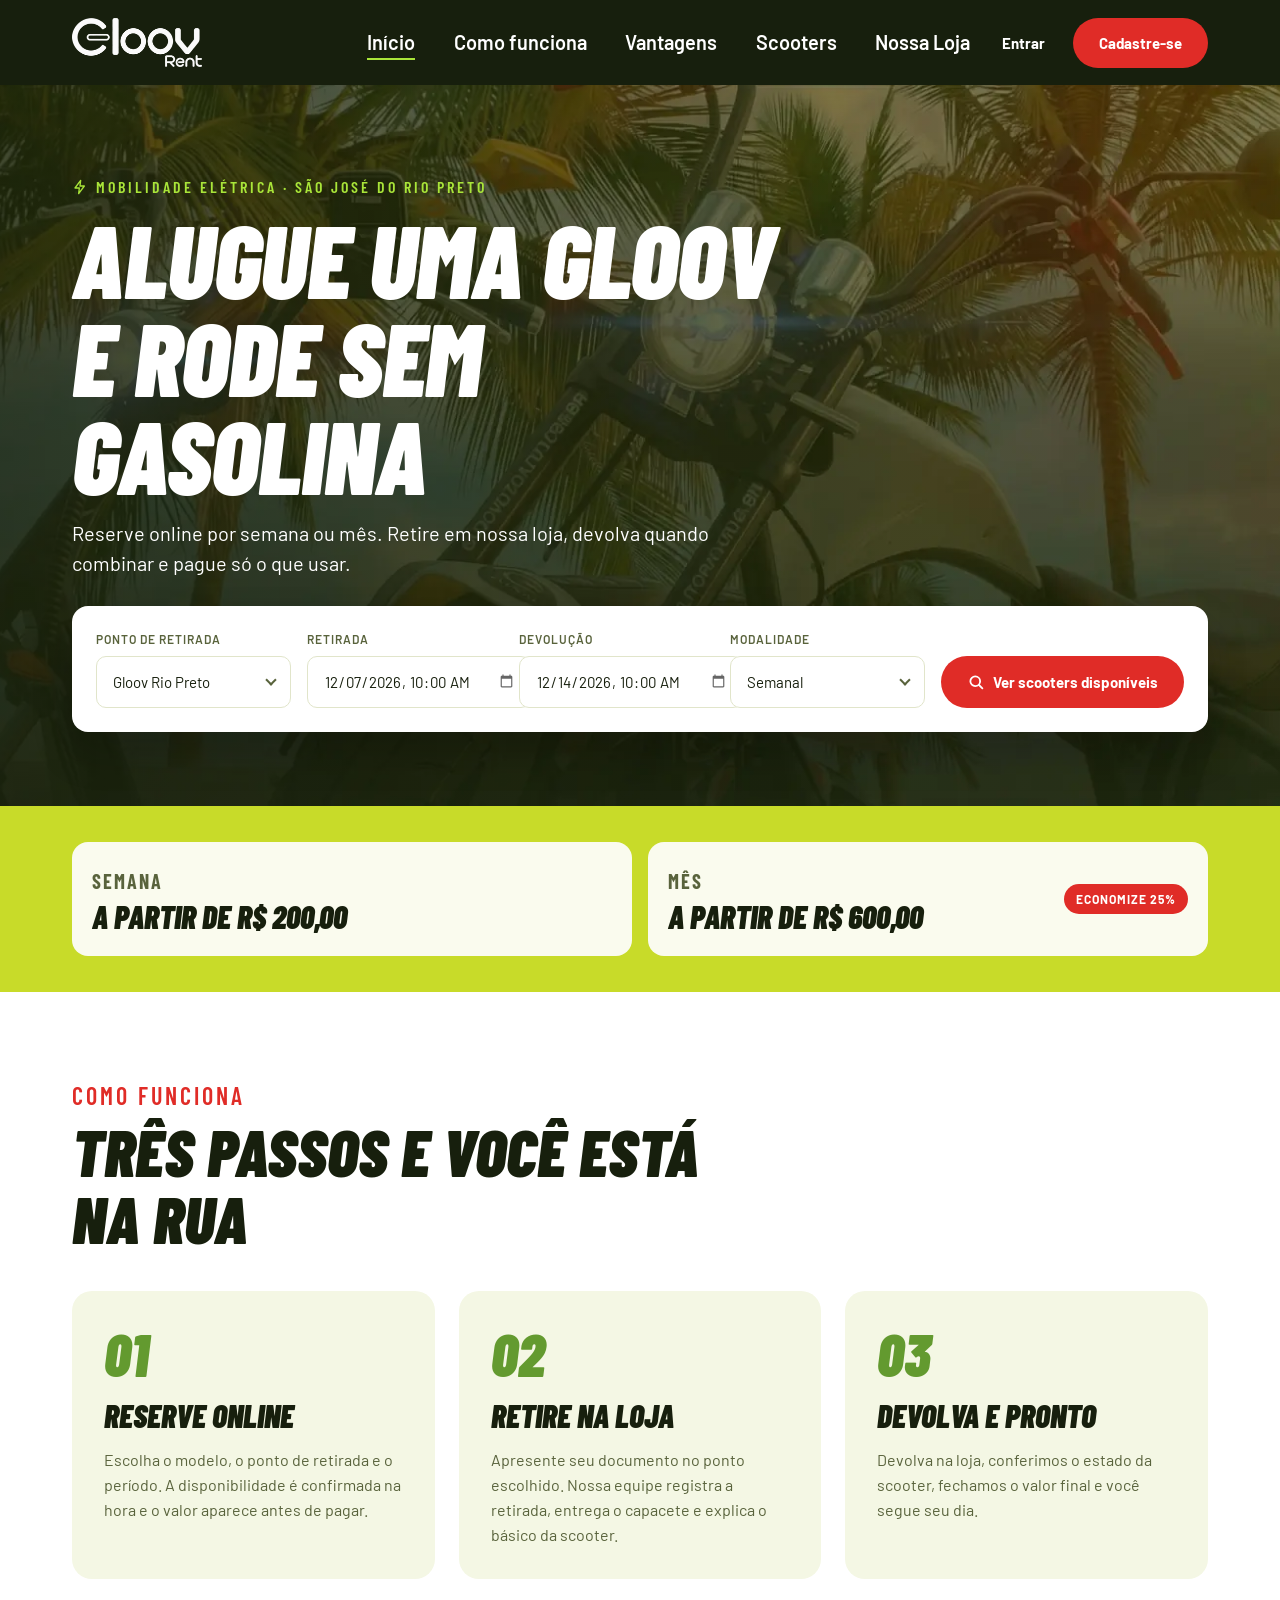
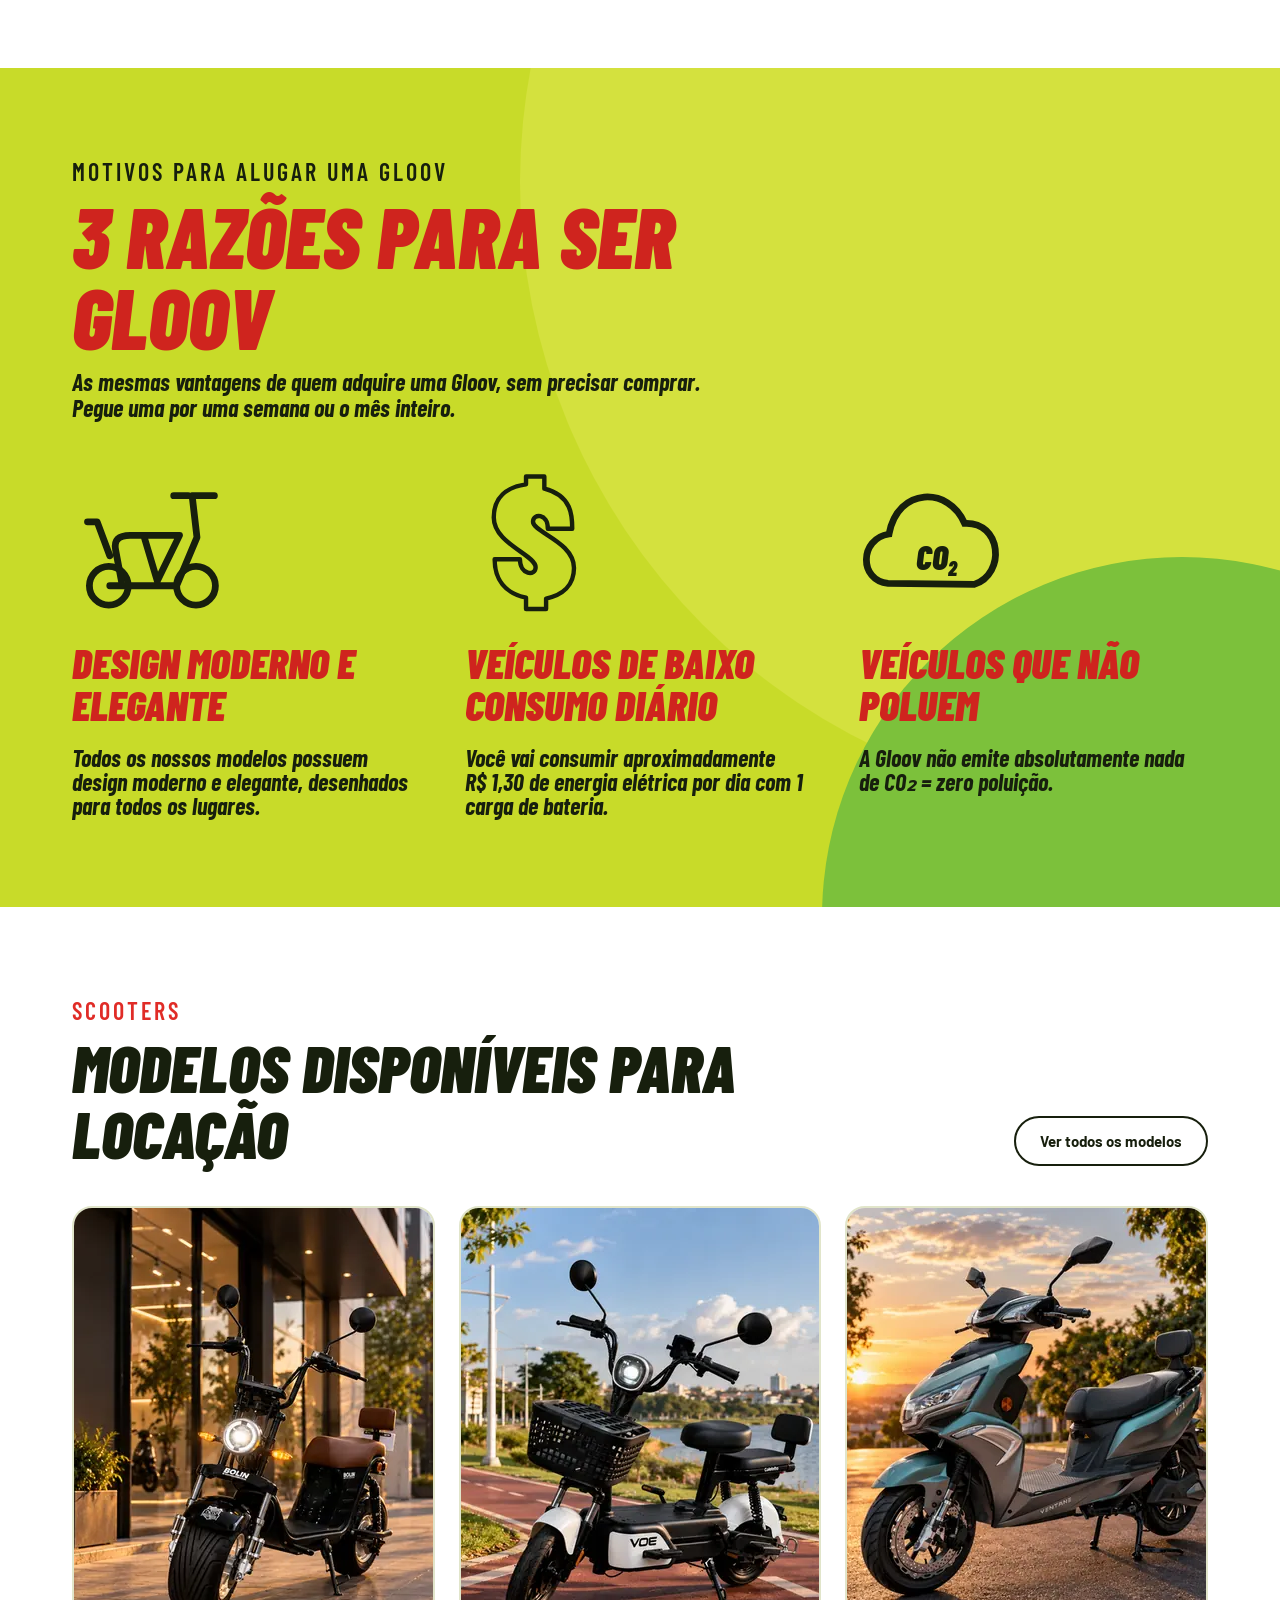
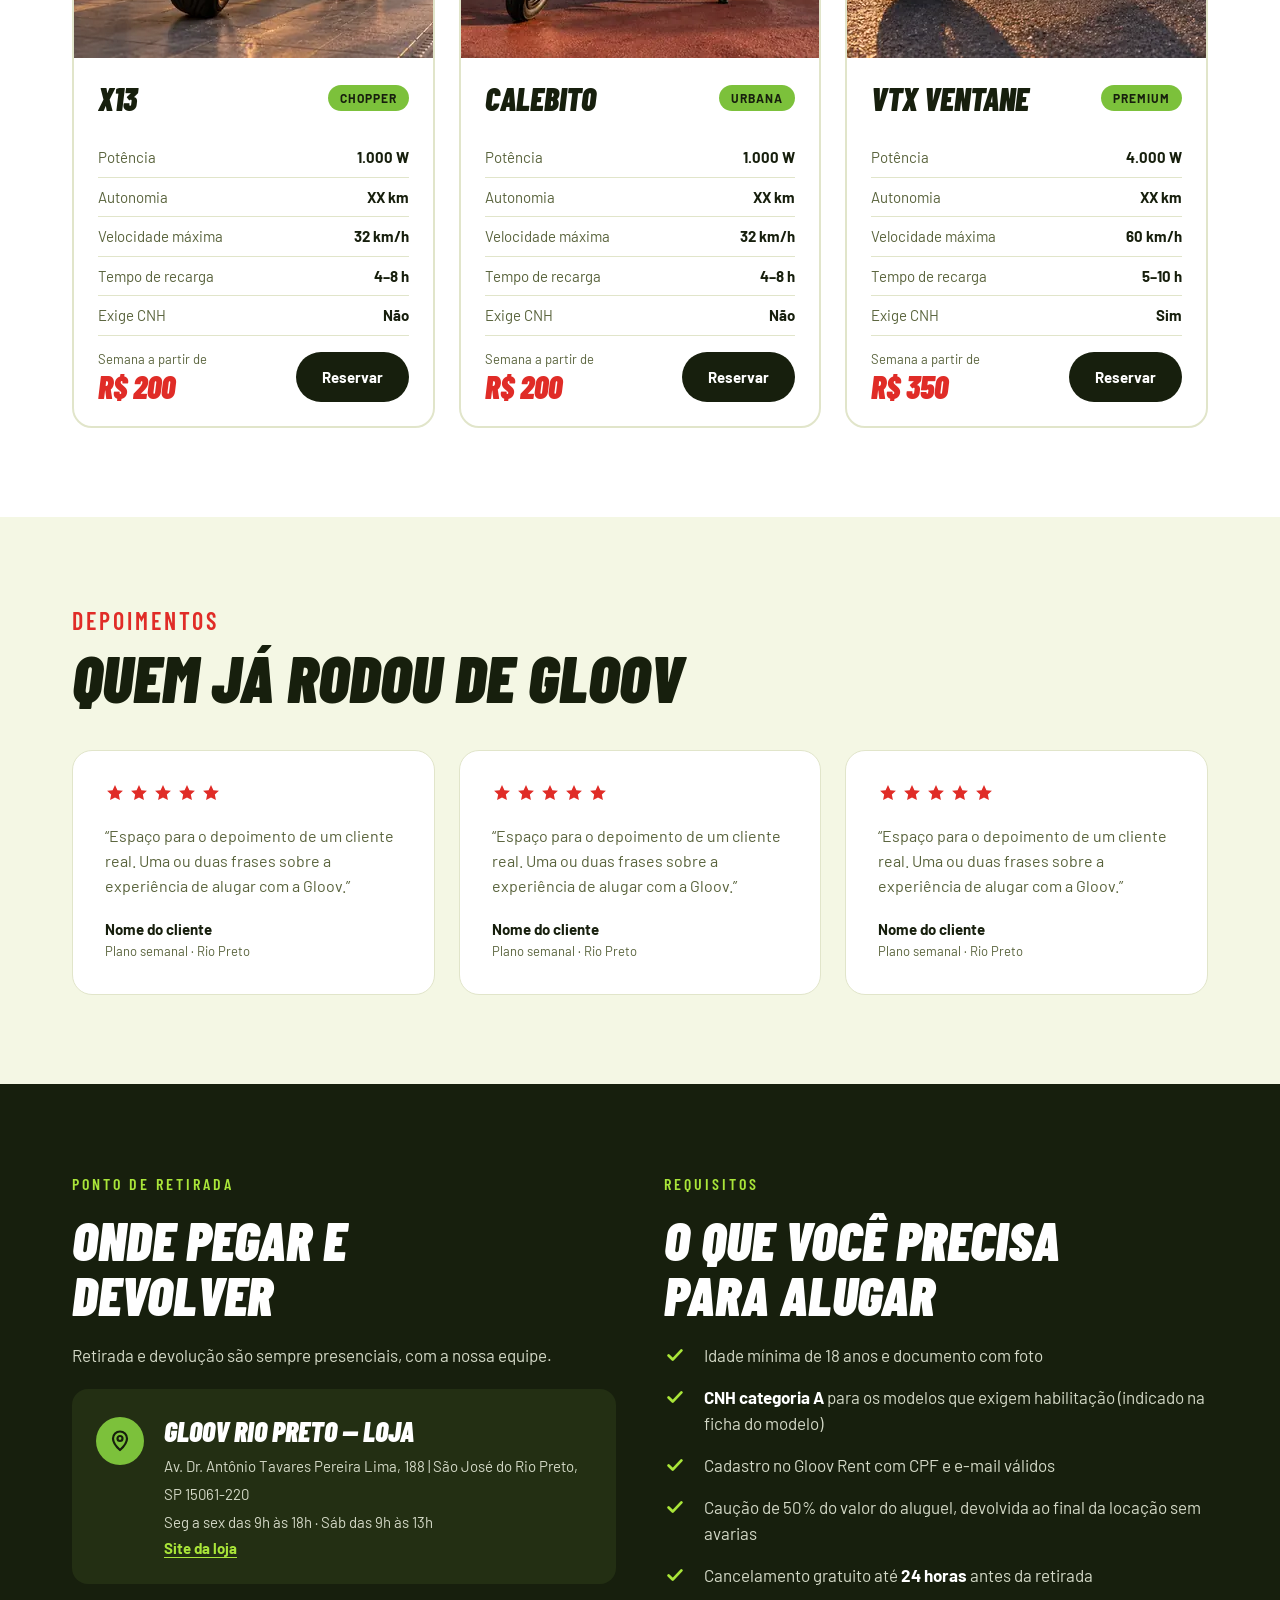
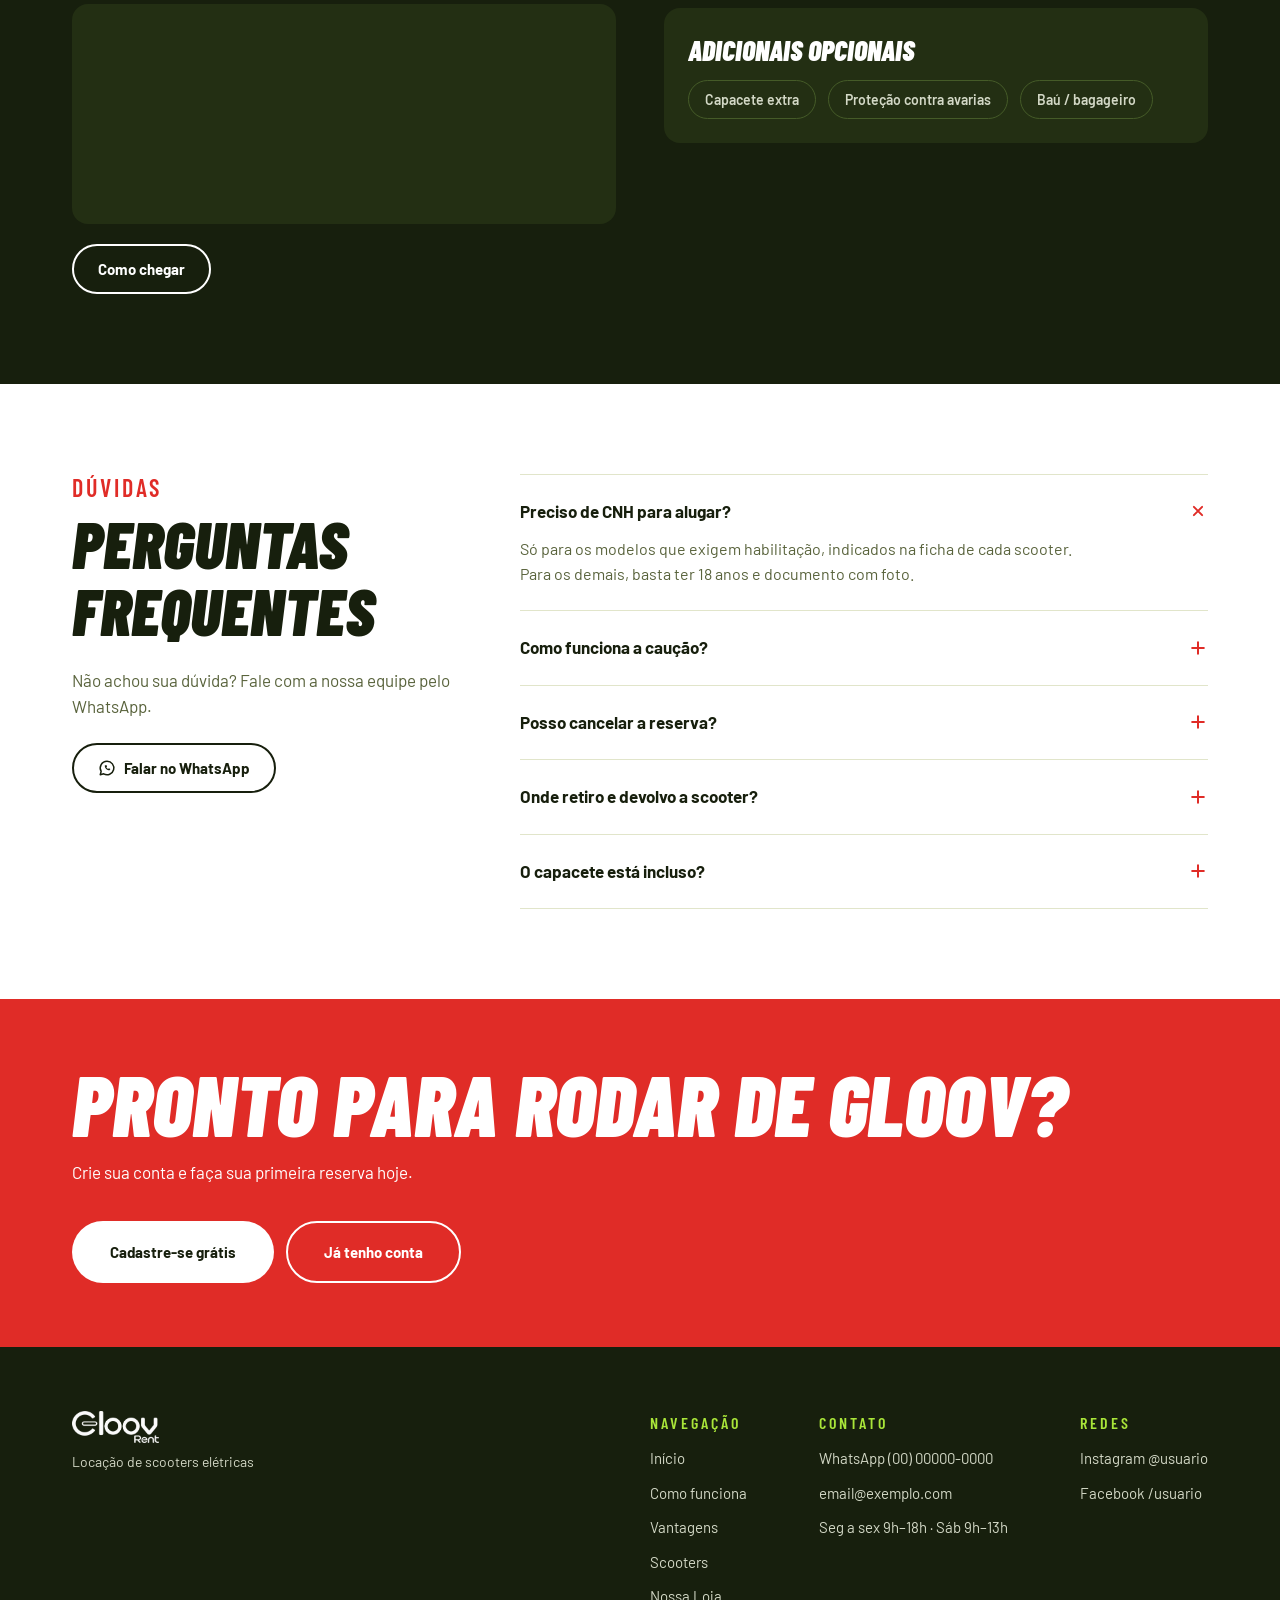
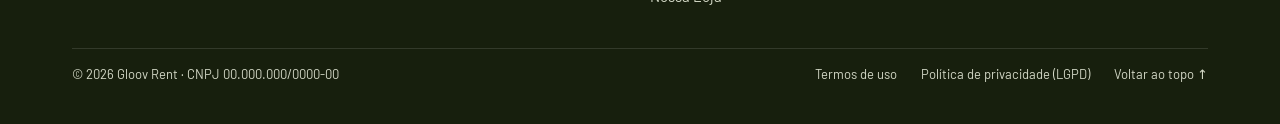
==== index.html @ e892dd35 "Landing page do Gloov Rent HTML, CSS e JavaScript puros, prontos para rodar com o Live Server. Inclu" ====
<!doctype html>
<html lang="pt-BR">
<head>
  <meta charset="utf-8">
  <meta name="viewport" content="width=device-width, initial-scale=1">
  <title>Gloov Rent — Aluguel de scooters elétricas em São José do Rio Preto</title>
  <meta name="description" content="Alugue uma scooter elétrica Gloov por semana ou mês. Reserve online, retire na loja em São José do Rio Preto e rode sem gasolina.">
  <meta name="theme-color" content="#171F0D">

  <meta property="og:type" content="website">
  <meta property="og:title" content="Gloov Rent — Alugue uma Gloov e rode sem gasolina">
  <meta property="og:description" content="Scooters elétricas por semana ou mês em São José do Rio Preto.">
  <meta property="og:image" content="assets/img/hero-1440.webp">
  <meta property="og:locale" content="pt_BR">

  <link rel="icon" href="assets/img/favicon.svg" type="image/svg+xml">

  <!-- Fontes locais (assets/fonts) -->
  <link rel="preload" href="assets/fonts/barlow-condensed-900-italic.woff2" as="font" type="font/woff2" crossorigin>
  <link rel="preload" href="assets/fonts/barlow-400.woff2" as="font" type="font/woff2" crossorigin>
  <link rel="preload" as="image" href="assets/img/hero-1440.webp" imagesrcset="assets/img/hero-768.webp 768w, assets/img/hero-1440.webp 1440w" imagesizes="100vw">

  <link rel="stylesheet" href="assets/css/fonts.css">
  <link rel="stylesheet" href="assets/css/styles.css">
  <script src="assets/js/main.js" defer></script>
</head>
<body>

<!-- Ícones (usados com <svg><use href="#i-nome"/></svg>) -->
<svg class="sprite" aria-hidden="true" focusable="false">
  <symbol id="i-check" viewBox="0 0 24 24"><path d="M5 12.5l4.5 4.5L19 7" fill="none" stroke="currentColor" stroke-width="3" stroke-linecap="round" stroke-linejoin="round"/></symbol>
  <symbol id="i-pin" viewBox="0 0 24 24"><g fill="none" stroke="currentColor" stroke-width="2.2" stroke-linecap="round" stroke-linejoin="round"><path d="M12 21s-7-6.2-7-11.5a7 7 0 0 1 14 0C19 14.8 12 21 12 21z"/><circle cx="12" cy="9.5" r="2.5"/></g></symbol>
  <symbol id="i-search" viewBox="0 0 24 24"><g fill="none" stroke="currentColor" stroke-width="2.4" stroke-linecap="round"><circle cx="11" cy="11" r="6.5"/><path d="M16 16l4.5 4.5"/></g></symbol>
  <symbol id="i-bolt" viewBox="0 0 24 24"><path d="M13 2L4.5 13.5H11L10 22l8.5-11.5H12L13 2z" fill="none" stroke="currentColor" stroke-width="2" stroke-linejoin="round"/></symbol>
  <symbol id="i-star" viewBox="0 0 24 24"><path d="M12 2.5l2.9 6.1 6.6.8-4.9 4.5 1.3 6.6L12 17.3l-5.9 3.2 1.3-6.6-4.9-4.5 6.6-.8z" fill="currentColor"/></symbol>
  <symbol id="i-plus" viewBox="0 0 24 24"><path d="M12 5v14M5 12h14" fill="none" stroke="currentColor" stroke-width="2.4" stroke-linecap="round"/></symbol>
  <symbol id="i-menu" viewBox="0 0 24 24"><path d="M4 7h16M4 12h16M4 17h16" fill="none" stroke="currentColor" stroke-width="2.4" stroke-linecap="round"/></symbol>
  <symbol id="i-close" viewBox="0 0 24 24"><path d="M6 6l12 12M18 6L6 18" fill="none" stroke="currentColor" stroke-width="2.4" stroke-linecap="round"/></symbol>
  <symbol id="i-whatsapp" viewBox="0 0 24 24"><path d="M12 3a9 9 0 0 0-7.8 13.5L3 21l4.6-1.2A9 9 0 1 0 12 3z" fill="none" stroke="currentColor" stroke-width="2" stroke-linejoin="round"/><path d="M9 8.5c0 3.6 2.9 6.5 6.5 6.5l1-1.6-2-1-1 1a4 4 0 0 1-2.4-2.4l1-1-1-2L9 8.5z" fill="currentColor"/></symbol>
</svg>

<a class="skip-link" href="#conteudo">Pular para o conteúdo</a>

<!-- ========== CABEÇALHO ========== -->
<header class="site-header" id="topo">
  <div class="container header-inner">
    <a class="logo" href="#inicio" aria-label="Gloov Rent — início">
      <img src="assets/img/logo-gloov.png" width="130" height="48" alt="Gloov Rent">
    </a>

    <button class="nav-toggle" type="button" aria-expanded="false" aria-controls="menu-principal">
      <svg aria-hidden="true"><use href="#i-menu"/></svg>
      <span class="sr-only">Abrir menu</span>
    </button>

    <nav class="main-nav" id="menu-principal" aria-label="Principal">
      <ul class="nav-links">
        <li><a href="#inicio">Início</a></li>
        <li><a href="#como-funciona">Como funciona</a></li>
        <li><a href="#vantagens">Vantagens</a></li>
        <li><a href="#scooters">Scooters</a></li>
        <li><a href="#nossa-loja">Nossa Loja</a></li>
      </ul>
      <div class="nav-actions">
        <!-- TODO: tela de login -->
        <a class="nav-login" href="login.html">Entrar</a>
        <!-- TODO: tela de cadastro -->
        <a class="btn btn--vermelho" href="cadastro.html">Cadastre-se</a>
      </div>
    </nav>
  </div>
</header>

<main id="conteudo">

  <!-- ========== INÍCIO (HERO) ========== -->
  <section class="hero" id="inicio" aria-labelledby="hero-titulo">
    <picture class="hero-bg" aria-hidden="true">
      <source srcset="assets/img/hero-768.webp 768w, assets/img/hero-1440.webp 1440w" sizes="100vw" type="image/webp">
      <img src="assets/img/hero-1440.webp" alt="" fetchpriority="high">
    </picture>

    <div class="container hero-content">
      <p class="eyebrow eyebrow--neon"><svg aria-hidden="true"><use href="#i-bolt"/></svg>Mobilidade elétrica · São José do Rio Preto</p>
      <h1 class="h-display" id="hero-titulo">Alugue uma Gloov <br>e rode sem <br>gasolina</h1>
      <p class="lead">Reserve online por semana ou mês. Retire em nossa loja, devolva quando combinar e pague só o que usar.</p>

      <form class="booking" id="reserva" action="#scooters" novalidate aria-label="Reservar uma scooter">
        <input type="hidden" name="modelo" id="campo-modelo">
        <p class="booking-model" id="modelo-escolhido" hidden aria-live="polite"></p>

        <div class="field">
          <label for="ponto">Ponto de retirada</label>
          <div class="control control--select">
            <select id="ponto" name="ponto">
              <option value="rio-preto">Gloov Rio Preto</option>
            </select>
          </div>
        </div>

        <div class="field">
          <label for="retirada">Retirada</label>
          <div class="control">
            <input type="datetime-local" id="retirada" name="retirada" required step="1800">
          </div>
        </div>

        <div class="field">
          <label for="devolucao">Devolução</label>
          <div class="control">
            <input type="datetime-local" id="devolucao" name="devolucao" required step="1800" aria-describedby="erro-datas">
          </div>
        </div>

        <div class="field">
          <label for="modalidade">Modalidade</label>
          <div class="control control--select">
            <select id="modalidade" name="modalidade">
              <option value="semanal">Semanal</option>
              <option value="mensal">Mensal</option>
            </select>
          </div>
        </div>

        <button class="btn btn--vermelho booking-submit" type="submit">
          <svg aria-hidden="true"><use href="#i-search"/></svg>Ver scooters disponíveis
        </button>

        <p class="booking-error" id="erro-datas" role="alert" hidden></p>
      </form>
    </div>
  </section>

  <!-- ========== PREÇOS ========== -->
  <section class="prices" aria-label="Preços">
    <div class="container prices-grid">
      <article class="price-card">
        <p class="price-label">Semana</p>
        <p class="price-value">A partir de R$&nbsp;200,00</p>
      </article>
      <article class="price-card">
        <p class="price-label">Mês</p>
        <p class="price-value">A partir de R$&nbsp;600,00</p>
        <span class="badge badge--vermelho">Economize 25%</span>
      </article>
    </div>
  </section>

  <!-- ========== COMO FUNCIONA ========== -->
  <section class="section" id="como-funciona" aria-labelledby="como-titulo">
    <div class="container">
      <header class="section-head">
        <p class="eyebrow">Como funciona</p>
        <h2 class="h2" id="como-titulo">Três passos e você está <br>na rua</h2>
      </header>

      <ol class="steps">
        <li class="step-card">
          <span class="step-num" aria-hidden="true">01</span>
          <h3 class="h5">Reserve online</h3>
          <p>Escolha o modelo, o ponto de retirada e o período. A disponibilidade é confirmada na hora e o valor aparece antes de pagar.</p>
        </li>
        <li class="step-card">
          <span class="step-num" aria-hidden="true">02</span>
          <h3 class="h5">Retire na loja</h3>
          <p>Apresente seu documento no ponto escolhido. Nossa equipe registra a retirada, entrega o capacete e explica o básico da scooter.</p>
        </li>
        <li class="step-card">
          <span class="step-num" aria-hidden="true">03</span>
          <h3 class="h5">Devolva e pronto</h3>
          <p>Devolva na loja, conferimos o estado da scooter, fechamos o valor final e você segue seu dia.</p>
        </li>
      </ol>
    </div>
  </section>

  <!-- ========== VANTAGENS ========== -->
  <section class="section advantages" id="vantagens" aria-labelledby="vantagens-titulo">
    <div class="container">
      <header class="section-head">
        <p class="eyebrow eyebrow--escuro">Motivos para alugar uma Gloov</p>
        <h2 class="h1 advantages-title" id="vantagens-titulo">3 razões para ser <br>Gloov</h2>
        <p class="advantages-intro">As mesmas vantagens de quem adquire uma Gloov, sem precisar comprar. Pegue uma por uma semana ou o mês inteiro.</p>
      </header>

      <ul class="reasons">
        <li class="reason">
          <svg class="reason-icon" viewBox="0 0 155 150" aria-hidden="true"><g fill="none" stroke="currentColor" stroke-width="6.8" stroke-linecap="round" stroke-linejoin="round"><circle cx="36.8" cy="113.75" r="19.4"/><circle cx="124" cy="113.75" r="19.4"/><path d="M37.78 83.72L25.19 49.81H15.5M37.78 113.75h66.84l20.35-48.44-4.85-41.66h22.28M116.25 23.66h-14.53M49.41 108.9l-5.82-31c-1.93-9.69 2.9-14.53 14.53-14.53h13.57m0 0h35.84L85.25 108.9 71.69 63.38z"/></g></svg>
          <h3 class="h4">Design moderno e <br>elegante</h3>
          <p>Todos os nossos modelos possuem design moderno e elegante, desenhados para todos os lugares.</p>
        </li>
        <li class="reason">
          <svg class="reason-icon" viewBox="0 0 155 150" aria-hidden="true"><path d="M61.03 4.47h18.31v12.21c27.9 6.98 27.9 27.9 27.9 40.11H82.83c0-15.7-14.82-15.7-14.82-6.98 0 10.46 40.98 20.05 40.98 46.21 0 17.44-11.34 27.03-27.9 30.51V137H61.03v-11.33c-20.92-4.36-31.39-18.31-31.39-38.37h25.29c0 15.7 15.69 17.44 15.69 7.85 0-12.21-41.85-23.54-41.85-49.7 0-20.05 13.08-30.52 32.26-33.13V4.47z" fill="none" stroke="currentColor" stroke-width="4.4" stroke-linejoin="round"/></svg>
          <h3 class="h4">Veículos de baixo <br>consumo diário</h3>
          <p>Você vai consumir aproximadamente R$&nbsp;1,30 de energia elétrica por dia com 1 carga de bateria.</p>
        </li>
        <li class="reason">
          <svg class="reason-icon" viewBox="0 0 155 150" aria-hidden="true"><path d="M29.06 111.41C0 108.5 0 66.84 30.03 62c8.72-47.47 60.06-47.47 75.56-10.66 36.82-1.94 41.66 50.37 9.69 61.03l-86.22-.96z" fill="none" stroke="currentColor" stroke-width="6.8"/><text x="77" y="98" text-anchor="middle" font-family="Barlow Condensed, sans-serif" font-style="italic" font-weight="900" font-size="34" fill="currentColor">CO<tspan font-size="20" dy="6">2</tspan></text></svg>
          <h3 class="h4">Veículos que não <br>poluem</h3>
          <p>A Gloov não emite absolutamente nada de CO₂ = zero poluição.</p>
        </li>
      </ul>
    </div>
  </section>

  <!-- ========== SCOOTERS ========== -->
  <section class="section" id="scooters" aria-labelledby="scooters-titulo">
    <div class="container">
      <header class="section-head section-head--row">
        <div>
          <p class="eyebrow">Scooters</p>
          <h2 class="h2" id="scooters-titulo">Modelos disponíveis para <br>locação</h2>
        </div>
        <!-- TODO: página com todos os modelos -->
        <a class="btn btn--contorno-escuro" href="modelos.html">Ver todos os modelos</a>
      </header>

      <div class="scooter-grid">
        <article class="scooter-card">
          <img class="scooter-photo" src="assets/img/scooter-x13.webp" width="800" height="450" loading="lazy" alt="Scooter elétrica X13, estilo chopper, estacionada em uma calçada">
          <div class="scooter-body">
            <div class="scooter-head">
              <h3 class="h5">X13</h3>
              <span class="tag">Chopper</span>
            </div>
            <dl class="specs">
              <div><dt>Potência</dt><dd>1.000 W</dd></div>
              <div><dt>Autonomia</dt><dd>XX km</dd></div>
              <div><dt>Velocidade máxima</dt><dd>32 km/h</dd></div>
              <div><dt>Tempo de recarga</dt><dd>4–8 h</dd></div>
              <div><dt>Exige CNH</dt><dd>Não</dd></div>
            </dl>
            <div class="scooter-foot">
              <p class="scooter-price"><small>Semana a partir de</small> R$&nbsp;200</p>
              <a class="btn btn--escuro" href="#reserva" data-modelo="X13">Reservar</a>
            </div>
          </div>
        </article>

        <article class="scooter-card">
          <img class="scooter-photo" src="assets/img/scooter-calebito.webp" width="800" height="450" loading="lazy" alt="Scooter elétrica Calebito, modelo urbano com cesta, em uma ciclovia">
          <div class="scooter-body">
            <div class="scooter-head">
              <h3 class="h5">Calebito</h3>
              <span class="tag">Urbana</span>
            </div>
            <dl class="specs">
              <div><dt>Potência</dt><dd>1.000 W</dd></div>
              <div><dt>Autonomia</dt><dd>XX km</dd></div>
              <div><dt>Velocidade máxima</dt><dd>32 km/h</dd></div>
              <div><dt>Tempo de recarga</dt><dd>4–8 h</dd></div>
              <div><dt>Exige CNH</dt><dd>Não</dd></div>
            </dl>
            <div class="scooter-foot">
              <p class="scooter-price"><small>Semana a partir de</small> R$&nbsp;200</p>
              <a class="btn btn--escuro" href="#reserva" data-modelo="Calebito">Reservar</a>
            </div>
          </div>
        </article>

        <article class="scooter-card">
          <img class="scooter-photo" src="assets/img/scooter-vtx.webp" width="800" height="450" loading="lazy" alt="Scooter elétrica VTX Ventane, modelo premium, em uma rua ao pôr do sol">
          <div class="scooter-body">
            <div class="scooter-head">
              <h3 class="h5">VTX Ventane</h3>
              <span class="tag">Premium</span>
            </div>
            <dl class="specs">
              <div><dt>Potência</dt><dd>4.000 W</dd></div>
              <div><dt>Autonomia</dt><dd>XX km</dd></div>
              <div><dt>Velocidade máxima</dt><dd>60 km/h</dd></div>
              <div><dt>Tempo de recarga</dt><dd>5–10 h</dd></div>
              <div><dt>Exige CNH</dt><dd>Sim</dd></div>
            </dl>
            <div class="scooter-foot">
              <p class="scooter-price"><small>Semana a partir de</small> R$&nbsp;350</p>
              <a class="btn btn--escuro" href="#reserva" data-modelo="VTX Ventane">Reservar</a>
            </div>
          </div>
        </article>
      </div>
    </div>
  </section>

  <!-- ========== DEPOIMENTOS ========== -->
  <!-- TODO: substituir pelos depoimentos reais de clientes -->
  <section class="section testimonials" aria-labelledby="depoimentos-titulo">
    <div class="container">
      <header class="section-head">
        <p class="eyebrow">Depoimentos</p>
        <h2 class="h2" id="depoimentos-titulo">Quem já rodou de Gloov</h2>
      </header>

      <div class="testimonial-grid">
        <figure class="testimonial">
          <div class="stars" role="img" aria-label="5 de 5 estrelas"><svg aria-hidden="true"><use href="#i-star"/></svg><svg aria-hidden="true"><use href="#i-star"/></svg><svg aria-hidden="true"><use href="#i-star"/></svg><svg aria-hidden="true"><use href="#i-star"/></svg><svg aria-hidden="true"><use href="#i-star"/></svg></div>
          <blockquote><p>“Espaço para o depoimento de um cliente real. Uma ou duas frases sobre a experiência de alugar com a Gloov.”</p></blockquote>
          <figcaption><strong>Nome do cliente</strong><span>Plano semanal · Rio Preto</span></figcaption>
        </figure>
        <figure class="testimonial">
          <div class="stars" role="img" aria-label="5 de 5 estrelas"><svg aria-hidden="true"><use href="#i-star"/></svg><svg aria-hidden="true"><use href="#i-star"/></svg><svg aria-hidden="true"><use href="#i-star"/></svg><svg aria-hidden="true"><use href="#i-star"/></svg><svg aria-hidden="true"><use href="#i-star"/></svg></div>
          <blockquote><p>“Espaço para o depoimento de um cliente real. Uma ou duas frases sobre a experiência de alugar com a Gloov.”</p></blockquote>
          <figcaption><strong>Nome do cliente</strong><span>Plano semanal · Rio Preto</span></figcaption>
        </figure>
        <figure class="testimonial">
          <div class="stars" role="img" aria-label="5 de 5 estrelas"><svg aria-hidden="true"><use href="#i-star"/></svg><svg aria-hidden="true"><use href="#i-star"/></svg><svg aria-hidden="true"><use href="#i-star"/></svg><svg aria-hidden="true"><use href="#i-star"/></svg><svg aria-hidden="true"><use href="#i-star"/></svg></div>
          <blockquote><p>“Espaço para o depoimento de um cliente real. Uma ou duas frases sobre a experiência de alugar com a Gloov.”</p></blockquote>
          <figcaption><strong>Nome do cliente</strong><span>Plano semanal · Rio Preto</span></figcaption>
        </figure>
      </div>
    </div>
  </section>

  <!-- ========== NOSSA LOJA ========== -->
  <section class="section store" id="nossa-loja" aria-labelledby="loja-titulo">
    <div class="container store-grid">
      <div class="store-col">
        <p class="eyebrow eyebrow--neon eyebrow--sm">Ponto de retirada</p>
        <h2 class="h3" id="loja-titulo">Onde pegar e <br>devolver</h2>
        <p class="store-intro">Retirada e devolução são sempre presenciais, com a nossa equipe.</p>

        <div class="store-card">
          <span class="store-icon" aria-hidden="true"><svg><use href="#i-pin"/></svg></span>
          <div>
            <h3 class="h6">Gloov Rio Preto — Loja</h3>
            <address>
              Av. Dr. Antônio Tavares Pereira Lima, 188 | São José do Rio Preto, SP 15061-220<br>
              Seg a sex das 9h às 18h · Sáb das 9h às 13h
            </address>
            <!-- TODO: link do site da loja -->
            <a class="link-neon" href="#">Site da loja</a>
          </div>
        </div>

        <div class="map">
          <iframe title="Mapa da loja Gloov Rio Preto" loading="lazy" referrerpolicy="no-referrer-when-downgrade"
            src="https://www.google.com/maps?q=Av.+Dr.+Ant%C3%B4nio+Tavares+Pereira+Lima,+188,+S%C3%A3o+Jos%C3%A9+do+Rio+Preto+-+SP,+15061-220&output=embed"></iframe>
        </div>
        <a class="btn btn--contorno-branco" href="https://www.google.com/maps/dir/?api=1&destination=Av.+Dr.+Ant%C3%B4nio+Tavares+Pereira+Lima,+188,+S%C3%A3o+Jos%C3%A9+do+Rio+Preto+-+SP" target="_blank" rel="noopener">Como chegar</a>
      </div>

      <div class="store-col">
        <p class="eyebrow eyebrow--neon eyebrow--sm">Requisitos</p>
        <h2 class="h3">O que você precisa <br>para alugar</h2>

        <ul class="checklist">
          <li><svg aria-hidden="true"><use href="#i-check"/></svg>Idade mínima de 18 anos e documento com foto</li>
          <li><svg aria-hidden="true"><use href="#i-check"/></svg><span><strong>CNH categoria A</strong> para os modelos que exigem habilitação (indicado na ficha do modelo)</span></li>
          <li><svg aria-hidden="true"><use href="#i-check"/></svg>Cadastro no Gloov Rent com CPF e e-mail válidos</li>
          <li><svg aria-hidden="true"><use href="#i-check"/></svg>Caução de 50% do valor do aluguel, devolvida ao final da locação sem avarias</li>
          <li><svg aria-hidden="true"><use href="#i-check"/></svg><span>Cancelamento gratuito até <strong>24 horas</strong> antes da retirada</span></li>
        </ul>

        <div class="extras">
          <h3 class="h6">Adicionais opcionais</h3>
          <ul class="chips">
            <li>Capacete extra</li>
            <li>Proteção contra avarias</li>
            <li>Baú / bagageiro</li>
          </ul>
        </div>
      </div>
    </div>
  </section>

  <!-- ========== PERGUNTAS FREQUENTES ========== -->
  <section class="section" id="duvidas" aria-labelledby="faq-titulo">
    <div class="container faq-grid">
      <div class="faq-aside">
        <p class="eyebrow">Dúvidas</p>
        <h2 class="h2" id="faq-titulo">Perguntas frequentes</h2>
        <p class="faq-text">Não achou sua dúvida? Fale com a nossa equipe pelo WhatsApp.</p>
        <!-- TODO: número real do WhatsApp -->
        <a class="btn btn--contorno-escuro" href="https://wa.me/5500000000000" target="_blank" rel="noopener">
          <svg aria-hidden="true"><use href="#i-whatsapp"/></svg>Falar no WhatsApp
        </a>
      </div>

      <div class="faq-list">
        <details open>
          <summary>Preciso de CNH para alugar?<svg aria-hidden="true"><use href="#i-plus"/></svg></summary>
          <p>Só para os modelos que exigem habilitação, indicados na ficha de cada scooter. Para os demais, basta ter 18 anos e documento com foto.</p>
        </details>
        <details>
          <summary>Como funciona a caução?<svg aria-hidden="true"><use href="#i-plus"/></svg></summary>
          <p>Cobramos 50% do valor do aluguel como caução. O valor é devolvido ao final da locação, se a scooter voltar sem avarias.</p>
        </details>
        <details>
          <summary>Posso cancelar a reserva?<svg aria-hidden="true"><use href="#i-plus"/></svg></summary>
          <p>Sim. O cancelamento é gratuito até 24 horas antes da retirada.</p>
        </details>
        <details>
          <summary>Onde retiro e devolvo a scooter?<svg aria-hidden="true"><use href="#i-plus"/></svg></summary>
          <p>Na Gloov Rio Preto, Av. Dr. Antônio Tavares Pereira Lima, 188. Retirada e devolução são presenciais, com a nossa equipe.</p>
        </details>
        <details>
          <summary>O capacete está incluso?<svg aria-hidden="true"><use href="#i-plus"/></svg></summary>
          <p>Sim, entregamos um capacete na retirada. Capacete extra, proteção contra avarias e baú são adicionais opcionais.</p>
        </details>
      </div>
    </div>
  </section>

  <!-- ========== CADASTRE-SE ========== -->
  <section class="cta" aria-labelledby="cta-titulo">
    <div class="container">
      <h2 class="h1" id="cta-titulo">Pronto para rodar de Gloov?</h2>
      <p>Crie sua conta e faça sua primeira reserva hoje.</p>
      <div class="cta-actions">
        <a class="btn btn--branco btn--grande" href="cadastro.html">Cadastre-se grátis</a>
        <a class="btn btn--contorno-branco btn--grande" href="login.html">Já tenho conta</a>
      </div>
    </div>
  </section>

</main>

<!-- ========== RODAPÉ ========== -->
<footer class="site-footer">
  <div class="container">
    <div class="footer-top">
      <div class="footer-brand">
        <img src="assets/img/logo-gloov.png" width="87" height="32" alt="Gloov Rent">
        <p>Locação de scooters elétricas</p>
      </div>

      <div class="footer-cols">
        <nav aria-label="Rodapé">
          <h2 class="footer-title">Navegação</h2>
          <ul>
            <li><a href="#inicio">Início</a></li>
            <li><a href="#como-funciona">Como funciona</a></li>
            <li><a href="#vantagens">Vantagens</a></li>
            <li><a href="#scooters">Scooters</a></li>
            <li><a href="#nossa-loja">Nossa Loja</a></li>
          </ul>
        </nav>
        <div>
          <h2 class="footer-title">Contato</h2>
          <!-- TODO: dados reais de contato -->
          <ul>
            <li><a href="https://wa.me/5500000000000" target="_blank" rel="noopener">WhatsApp (00) 00000-0000</a></li>
            <li><a href="mailto:email@exemplo.com">email@exemplo.com</a></li>
            <li>Seg a sex 9h–18h · Sáb 9h–13h</li>
          </ul>
        </div>
        <div>
          <h2 class="footer-title">Redes</h2>
          <!-- TODO: perfis reais -->
          <ul>
            <li><a href="https://instagram.com/" target="_blank" rel="noopener">Instagram @usuario</a></li>
            <li><a href="https://facebook.com/" target="_blank" rel="noopener">Facebook /usuario</a></li>
          </ul>
        </div>
      </div>
    </div>

    <div class="footer-bottom">
      <!-- TODO: CNPJ real -->
      <p>© <span id="ano">2026</span> Gloov Rent · CNPJ 00.000.000/0000-00</p>
      <ul>
        <li><a href="termos.html">Termos de uso</a></li>
        <li><a href="privacidade.html">Política de privacidade (LGPD)</a></li>
        <li><a href="#topo">Voltar ao topo ↑</a></li>
      </ul>
    </div>
  </div>
</footer>

</body>
</html>
---- assets/css/fonts.css ----
/* Fontes locais — Barlow e Barlow Condensed (Google Fonts, licença SIL Open Font License 1.1)
   Subconjunto latin (inclui acentos do português). */

@font-face {
  font-family: "Barlow";
  font-style: normal;
  font-weight: 400;
  font-display: swap;
  src: url("../fonts/barlow-400.woff2") format("woff2");
}
@font-face {
  font-family: "Barlow";
  font-style: normal;
  font-weight: 600;
  font-display: swap;
  src: url("../fonts/barlow-600.woff2") format("woff2");
}
@font-face {
  font-family: "Barlow";
  font-style: normal;
  font-weight: 700;
  font-display: swap;
  src: url("../fonts/barlow-700.woff2") format("woff2");
}

@font-face {
  font-family: "Barlow Condensed";
  font-style: normal;
  font-weight: 600;
  font-display: swap;
  src: url("../fonts/barlow-condensed-600.woff2") format("woff2");
}
@font-face {
  font-family: "Barlow Condensed";
  font-style: normal;
  font-weight: 700;
  font-display: swap;
  src: url("../fonts/barlow-condensed-700.woff2") format("woff2");
}
@font-face {
  font-family: "Barlow Condensed";
  font-style: italic;
  font-weight: 700;
  font-display: swap;
  src: url("../fonts/barlow-condensed-700-italic.woff2") format("woff2");
}
@font-face {
  font-family: "Barlow Condensed";
  font-style: italic;
  font-weight: 900;
  font-display: swap;
  src: url("../fonts/barlow-condensed-900-italic.woff2") format("woff2");
}
---- assets/css/styles.css ----
/* =========================================================
   Gloov Rent — estilos da landing page
   Tokens espelham os estilos do Figma (Cores/* e Texto/*)
   ========================================================= */

:root {
  /* Cores */
  --verde-escuro: #171F0D;
  --verde-escuro-hover: #2E3D18;
  --verde-superficie: #232F13;
  --verde-borda: #455B28;
  --vermelho: #E02C27;
  --vermelho-hover: #B9221E;
  --vermelho-sobre-limao: #CF241E;
  --limao: #C8DB29;
  --limao-claro: #D4E13E;
  --verde: #7CC13B;
  --verde-texto: #639A2F;
  --verde-neon: #A9E539;
  --creme: #F4F7E4;
  --creme-claro: #FAFBEE;
  --borda-clara: #E1E5CA;
  --texto-secundario: #59633C;
  --texto-sobre-escuro: #D3D8C6;
  --branco: #FFFFFF;
  --divisor-escuro: rgba(255, 255, 255, .12);

  /* Tipografia */
  --font-display: "Barlow Condensed", "Arial Narrow", sans-serif;
  --font-body: "Barlow", system-ui, -apple-system, "Segoe UI", sans-serif;

  /* Escala de títulos (desktop → celular) */
  --fs-display: clamp(3.25rem, 2rem + 5.6vw, 6.375rem);   /* 102px */
  --fs-h1:      clamp(2.75rem, 1.8rem + 4.4vw, 5.5rem);    /* 88px */
  --fs-h2:      clamp(2.5rem, 1.9rem + 2.8vw, 4.25rem);    /* 68px */
  --fs-h3:      clamp(2.25rem, 1.8rem + 2vw, 3.75rem);     /* 60px */
  --fs-h4:      clamp(1.875rem, 1.5rem + 1.4vw, 2.625rem); /* 42px */
  --fs-h5:      2rem;                                       /* 32px */
  --fs-h6:      1.75rem;                                    /* 28px */

  /* Layout */
  --container: 1136px;
  --gutter: 24px;
  --radius-sm: 10px;
  --radius: 16px;
  --radius-lg: 20px;
  --section-pad: clamp(64px, 4rem + 2vw, 96px);
  --header-h: 85px;
}

/* ---------- Base ---------- */
*, *::before, *::after { box-sizing: border-box; }
html { scroll-behavior: smooth; scroll-padding-top: var(--header-h); -webkit-text-size-adjust: 100%; }
body {
  margin: 0;
  font-family: var(--font-body);
  font-size: 1rem;
  line-height: 1.5;
  color: var(--verde-escuro);
  background: var(--branco);
  -webkit-font-smoothing: antialiased;
}
img, svg, iframe { display: block; max-width: 100%; }
h1, h2, h3, p, ul, ol, dl, dd, figure, blockquote { margin: 0; }
ul, ol { padding: 0; list-style: none; }
a { color: inherit; text-decoration: none; }
button, input, select { font: inherit; color: inherit; }
address { font-style: normal; }
.sprite { position: absolute; width: 0; height: 0; overflow: hidden; }

.sr-only {
  position: absolute; width: 1px; height: 1px; padding: 0; margin: -1px;
  overflow: hidden; clip: rect(0 0 0 0); white-space: nowrap; border: 0;
}
.skip-link {
  position: absolute; left: 16px; top: -60px; z-index: 100;
  padding: 12px 20px; border-radius: var(--radius-sm);
  background: var(--verde-neon); color: var(--verde-escuro); font-weight: 700;
}
.skip-link:focus { top: 16px; }

:focus-visible { outline: 3px solid var(--verde-neon); outline-offset: 3px; }
.section:not(.store) :focus-visible,
.prices :focus-visible { outline-color: var(--vermelho); }

.container {
  width: 100%;
  max-width: calc(var(--container) + var(--gutter) * 2);
  margin-inline: auto;
  padding-inline: var(--gutter);
}

/* ---------- Tipografia ---------- */
.h-display, .h1, .h2, .h3, .h4, .h5, .h6, .step-num, .price-value, .scooter-price {
  font-family: var(--font-display);
  font-style: italic;
  font-weight: 900;
  text-transform: uppercase;
  line-height: 1;
}
.h-display { font-size: var(--fs-display); line-height: .96; letter-spacing: -1px; }
.h1 { font-size: var(--fs-h1); line-height: .955; }
.h2 { font-size: var(--fs-h2); }
.h3 { font-size: var(--fs-h3); }
.h4 { font-size: var(--fs-h4); }
.h5 { font-size: var(--fs-h5); }
.h6 { font-size: var(--fs-h6); }

.eyebrow {
  display: flex; align-items: center; gap: 8px;
  font-family: var(--font-display);
  font-weight: 600;
  font-size: 1.5rem;
  letter-spacing: 3px;
  text-transform: uppercase;
  line-height: 1.2;
  color: var(--vermelho);
}
.eyebrow svg { width: 16px; height: 16px; flex: none; }
.eyebrow--sm { font-size: 1rem; }
.eyebrow--neon { color: var(--verde-neon); font-size: 1rem; }
.eyebrow--escuro { color: var(--verde-escuro); }

/* Em telas largas, as quebras <br> dos títulos seguem o Figma; no celular o texto flui. */
@media (max-width: 767px) { .h-display br, .h1 br, .h2 br, .h3 br, .h4 br { display: none; } }

/* ---------- Botões ---------- */
.btn {
  display: inline-flex; align-items: center; justify-content: center; gap: 8px;
  min-height: 50px;
  padding: 14px 24px;
  border: 2px solid transparent;
  border-radius: 999px;
  font-family: var(--font-body);
  font-weight: 700;
  font-size: .9375rem;
  line-height: 1.2;
  white-space: nowrap;
  cursor: pointer;
  transition: background-color .15s ease-out, color .15s ease-out, border-color .15s ease-out;
}
.btn svg { width: 18px; height: 18px; flex: none; }
.btn--grande { min-height: 62px; padding: 20px 36px; }

.btn--vermelho { background: var(--vermelho); color: var(--branco); }
.btn--vermelho:hover { background: var(--vermelho-hover); }

.btn--escuro { background: var(--verde-escuro); color: var(--branco); }
.btn--escuro:hover { background: var(--verde-escuro-hover); }

.btn--contorno-escuro { border-color: var(--verde-escuro); color: var(--verde-escuro); }
.btn--contorno-escuro:hover { background: var(--verde-escuro); color: var(--branco); }

.btn--branco { background: var(--branco); color: var(--verde-escuro); }
.btn--branco:hover { background: var(--creme); }

.btn--contorno-branco { border-color: var(--branco); color: var(--branco); }
.btn--contorno-branco:hover { background: var(--branco); color: var(--verde-escuro); }

/* ---------- Cabeçalho ---------- */
.site-header {
  position: sticky; top: 0; z-index: 50;
  background: var(--verde-escuro);
  color: var(--branco);
}
.header-inner {
  display: flex; align-items: center; justify-content: space-between; gap: 32px;
  min-height: var(--header-h);
}
.logo img { width: 130px; height: auto; }

.main-nav { display: flex; align-items: center; justify-content: space-between; gap: 32px; flex: 1; }
.nav-links { display: flex; gap: clamp(20px, 3vw, 56px); margin-left: auto; }
.nav-links a, .nav-login {
  font-weight: 600; font-size: 1.25rem; line-height: 1.2;
  padding-block: 6px;
  background: linear-gradient(var(--verde-neon), var(--verde-neon)) left bottom / 0 2px no-repeat;
  transition: background-size .2s ease-out;
}
.nav-links a:hover, .nav-links a[aria-current="true"] { background-size: 100% 2px; }
.nav-actions { display: flex; align-items: center; gap: 28px; }
.nav-login { font-size: .9375rem; font-weight: 700; }
.nav-login:hover { color: var(--verde-neon); }

.nav-toggle {
  display: none;
  width: 48px; height: 48px; padding: 12px;
  border: 0; border-radius: var(--radius-sm);
  background: transparent; color: var(--branco); cursor: pointer;
}
.nav-toggle svg { width: 24px; height: 24px; }

@media (max-width: 1080px) {
  .nav-links a { font-size: 1.0625rem; }
}

@media (max-width: 960px) {
  .nav-toggle { display: block; }
  .main-nav {
    position: absolute; inset: var(--header-h) 0 auto 0;
    flex-direction: column; align-items: stretch; gap: 24px;
    padding: 16px var(--gutter) 32px;
    background: var(--verde-escuro);
    border-top: 1px solid var(--divisor-escuro);
    box-shadow: 0 24px 40px rgba(0, 0, 0, .35);
    display: none;
  }
  .main-nav.is-open { display: flex; }
  .nav-links { flex-direction: column; gap: 0; margin: 0; }
  .nav-links a { display: block; padding: 14px 0; font-size: 1.25rem; border-bottom: 1px solid var(--divisor-escuro); background: none; }
  .nav-actions { justify-content: space-between; }
}

/* ---------- Início (hero) ---------- */
.hero {
  position: relative;
  isolation: isolate;
  color: var(--branco);
  background: var(--verde-escuro);
  padding-block: 90px 72px;
  min-height: 721px;
  display: flex; align-items: center;
}
.hero-bg, .hero-bg img {
  position: absolute; inset: 0; z-index: -1;
  width: 100%; height: 100%; object-fit: cover;
}
.hero-bg::after {
  /* reforço de contraste para o texto em telas estreitas */
  content: ""; position: absolute; inset: 0;
  background: linear-gradient(90deg, rgba(23, 31, 13, .55) 0%, rgba(23, 31, 13, .15) 70%);
}
.hero-content { display: grid; gap: 14px; }
.hero .h-display { margin-top: 0; }
.lead { font-size: 1.25rem; line-height: 1.5; color: var(--branco); max-width: 62ch; }

/* Formulário de reserva */
.booking {
  position: relative;
  display: grid;
  grid-template-columns: repeat(4, minmax(0, 1fr)) auto;
  align-items: end;
  gap: 16px;
  margin-top: 14px;
  padding: 24px;
  border-radius: var(--radius);
  background: var(--branco);
  color: var(--verde-escuro);
  box-shadow: 0 20px 40px rgba(0, 0, 0, .18);
}
.field { display: grid; gap: 8px; min-width: 0; }
.field label {
  font-weight: 600; font-size: .75rem; letter-spacing: 1px; text-transform: uppercase;
  color: var(--texto-secundario);
}
.control { position: relative; }
.control input, .control select {
  width: 100%; height: 52px;
  padding: 0 14px 0 16px;
  border: 1.5px solid var(--borda-clara);
  border-radius: var(--radius-sm);
  background: var(--branco);
  font-size: .9375rem;
  color: var(--verde-escuro);
  appearance: none;
  -webkit-appearance: none;
}
.control input::-webkit-calendar-picker-indicator { opacity: .6; cursor: pointer; }
.control--select::after {
  content: ""; position: absolute; right: 16px; top: 50%;
  width: 8px; height: 8px; margin-top: -6px;
  border: solid var(--texto-secundario); border-width: 0 2px 2px 0;
  transform: rotate(45deg); pointer-events: none;
}
.control input:hover, .control select:hover { border-color: #C9CFAE; }
.control input:focus-visible, .control select:focus-visible { outline: 2px solid var(--vermelho); outline-offset: 1px; border-color: transparent; }
.control input[aria-invalid="true"] { border-color: var(--vermelho); }
.booking-submit { height: 52px; }
.booking-model {
  grid-column: 1 / -1;
  justify-self: start;
  padding: 6px 12px; border-radius: 999px;
  background: var(--creme); font-size: .875rem; font-weight: 600;
}
.booking-error { grid-column: 1 / -1; color: var(--vermelho); font-weight: 600; font-size: .875rem; }

@media (max-width: 1080px) {
  .booking { grid-template-columns: repeat(2, minmax(0, 1fr)); }
  .booking-submit { grid-column: 1 / -1; }
}
@media (max-width: 767px) {
  .hero { min-height: 0; padding-block: 56px 48px; }
  .lead { font-size: 1.0625rem; }
  .booking { grid-template-columns: 1fr; padding: 20px; }
}

/* ---------- Preços ---------- */
.prices { background: var(--limao); padding-block: 36px; }
.prices-grid { display: grid; grid-template-columns: repeat(2, minmax(0, 1fr)); gap: 16px; }
.price-card {
  position: relative;
  padding: 24px 20px;
  border-radius: var(--radius);
  background: var(--creme-claro);
}
.price-label {
  font-family: var(--font-display); font-weight: 700; font-size: 1.25rem;
  letter-spacing: 2px; text-transform: uppercase; color: var(--texto-secundario);
}
.price-value { font-size: var(--fs-h5); margin-top: 4px; }
.badge {
  position: absolute; right: 20px; top: 50%; transform: translateY(-50%);
  padding: 6px 12px; border-radius: 999px;
  font-weight: 700; font-size: .75rem; letter-spacing: 1px; text-transform: uppercase;
}
.badge--vermelho { background: var(--vermelho); color: var(--branco); }
@media (max-width: 767px) {
  .prices-grid { grid-template-columns: 1fr; }
  .price-value { font-size: 1.75rem; }
  .badge { position: static; transform: none; display: inline-block; margin-top: 12px; }
}

/* ---------- Seções genéricas ---------- */
.section { padding-block: var(--section-pad); }
.section-head { display: grid; gap: 8px; margin-bottom: 40px; }
.section-head--row { display: flex; align-items: flex-end; justify-content: space-between; gap: 24px; flex-wrap: wrap; }
.section-head--row > div { display: grid; gap: 8px; }

/* ---------- Como funciona ---------- */
.steps { display: grid; grid-template-columns: repeat(3, minmax(0, 1fr)); gap: 24px; }
.step-card {
  display: grid; align-content: start; gap: 16px;
  padding: 32px;
  border-radius: var(--radius-lg);
  background: var(--creme);
}
.step-num { font-size: 3.75rem; color: var(--verde-texto); }
.step-card p { font-size: 1rem; line-height: 1.5625; color: var(--texto-secundario); }
@media (max-width: 900px) { .steps { grid-template-columns: 1fr; } }

/* ---------- Vantagens ---------- */
.advantages {
  position: relative; overflow: hidden; isolation: isolate;
  background: var(--limao);
}
.advantages::before, .advantages::after {
  content: ""; position: absolute; z-index: -1; border-radius: 50%;
}
.advantages::before { width: 1250px; height: 1250px; left: 40.6%; top: -510px; background: var(--limao-claro); }
.advantages::after  { width: 720px;  height: 720px;  left: 64.2%; top: 489px;  background: var(--verde); }
.advantages-title { color: var(--vermelho-sobre-limao); }
.advantages-intro {
  margin-top: 4px; max-width: 60ch;
  font-family: var(--font-display); font-style: italic; font-weight: 700; font-size: 1.5rem; line-height: 1.05;
}
.reasons { display: grid; grid-template-columns: repeat(3, minmax(0, 1fr)); gap: 44px; margin-top: 52px; }
.reason { display: grid; align-content: start; gap: 20px; }
.reason-icon { width: 155px; height: 150px; color: var(--verde-escuro); }
.reason h3 { color: var(--vermelho-sobre-limao); }
.reason p {
  font-family: var(--font-display); font-style: italic; font-weight: 700; font-size: 1.5rem; line-height: 1;
}
@media (max-width: 900px) {
  .reasons { grid-template-columns: 1fr; gap: 40px; }
  .reason-icon { width: 96px; height: 93px; }
  .advantages::after { left: 40%; top: auto; bottom: -420px; }
}

/* ---------- Scooters ---------- */
.scooter-grid { display: grid; grid-template-columns: repeat(3, minmax(0, 1fr)); gap: 24px; }
.scooter-card {
  display: flex; flex-direction: column;
  border: 2px solid var(--borda-clara);
  border-radius: var(--radius-lg);
  overflow: hidden;
  background: var(--branco);
  transition: box-shadow .2s ease-out, transform .2s ease-out;
}
.scooter-card:hover { box-shadow: 0 18px 36px rgba(23, 31, 13, .12); transform: translateY(-2px); }
.scooter-photo { width: 100%; aspect-ratio: 359 / 270; object-fit: cover; }
.scooter-body { display: flex; flex-direction: column; flex: 1; padding: 24px; }
.scooter-head { display: flex; align-items: center; justify-content: space-between; gap: 12px; padding-bottom: 24px; }
.tag {
  padding: 4px 12px; border-radius: 999px;
  background: var(--verde); color: var(--verde-escuro);
  font-weight: 700; font-size: .75rem; letter-spacing: 1px; text-transform: uppercase;
}
.specs > div {
  display: flex; justify-content: space-between; gap: 12px;
  padding-block: 8px;
  border-bottom: 1px solid var(--borda-clara);
  font-size: .9375rem;
}
.specs dt { color: var(--texto-secundario); }
.specs dd { font-weight: 700; text-align: right; }
.scooter-foot { display: flex; align-items: flex-end; justify-content: space-between; gap: 12px; margin-top: auto; padding-top: 16px; }
.scooter-price { color: var(--vermelho); font-size: 2rem; }
.scooter-price small {
  display: block; margin-bottom: 4px;
  font-family: var(--font-body); font-style: normal; font-weight: 400; font-size: .8125rem;
  text-transform: none; color: var(--texto-secundario);
}
@media (max-width: 1000px) { .scooter-grid { grid-template-columns: repeat(2, minmax(0, 1fr)); } }
@media (max-width: 680px)  { .scooter-grid { grid-template-columns: 1fr; } }

/* ---------- Depoimentos ---------- */
.testimonials { background: var(--creme); }
.testimonial-grid { display: grid; grid-template-columns: repeat(3, minmax(0, 1fr)); gap: 24px; }
.testimonial {
  display: grid; align-content: start; gap: 20px;
  padding: 32px;
  border: 1px solid var(--borda-clara);
  border-radius: var(--radius-lg);
  background: var(--branco);
}
.stars { display: flex; gap: 4px; color: var(--vermelho); }
.stars svg { width: 20px; height: 20px; }
.testimonial blockquote { font-size: 1rem; line-height: 1.5625; color: var(--texto-secundario); }
.testimonial figcaption { display: grid; gap: 2px; }
.testimonial figcaption strong { font-size: .9375rem; }
.testimonial figcaption span { font-size: .8125rem; color: var(--texto-secundario); }
@media (max-width: 900px) { .testimonial-grid { grid-template-columns: 1fr; } }

/* ---------- Nossa Loja ---------- */
.store { background: var(--verde-escuro); color: var(--branco); }
.store-grid { display: grid; grid-template-columns: repeat(2, minmax(0, 1fr)); gap: 48px; align-items: start; }
.store-col { display: grid; gap: 20px; justify-items: start; }
.store-col > * { width: 100%; }
.store-col > .btn, .store-col > .eyebrow { width: auto; }
.store-intro { font-size: 1.0625rem; line-height: 1.6; color: var(--texto-sobre-escuro); }
.store-card {
  display: flex; gap: 20px; align-items: flex-start;
  padding: 28px 24px 24px;
  border-radius: var(--radius);
  background: var(--verde-superficie);
}
.store-icon {
  display: grid; place-items: center; flex: none;
  width: 48px; height: 48px; border-radius: 50%;
  background: var(--verde); color: var(--verde-escuro);
}
.store-icon svg { width: 24px; height: 24px; }
.store-card h3 { margin-bottom: 8px; }
.store-card address { font-size: .9375rem; line-height: 1.85; color: var(--texto-sobre-escuro); }
.link-neon { font-weight: 700; font-size: .9375rem; color: var(--verde-neon); text-decoration: underline; text-underline-offset: 3px; }
.map { overflow: hidden; border-radius: var(--radius); background: var(--verde-superficie); aspect-ratio: 544 / 220; }
.map iframe { width: 100%; height: 100%; border: 0; filter: grayscale(.2); }

.checklist { display: grid; gap: 16px; }
.checklist li { display: flex; gap: 18px; align-items: flex-start; font-size: 1.0625rem; line-height: 1.53; color: var(--texto-sobre-escuro); }
.checklist strong { color: var(--branco); }
.checklist svg { width: 22px; height: 26px; flex: none; color: var(--verde-neon); }
.extras { display: grid; gap: 16px; padding: 28px 24px 24px; border-radius: var(--radius); background: var(--verde-superficie); }
.chips { display: flex; flex-wrap: wrap; gap: 12px; }
.chips li {
  padding: 8px 16px; border: 1px solid var(--verde-borda); border-radius: 999px;
  font-weight: 600; font-size: .875rem; color: var(--texto-sobre-escuro);
}
@media (max-width: 900px) {
  .store-grid { grid-template-columns: 1fr; gap: 64px; }
  .map { aspect-ratio: 4 / 3; }
}

/* ---------- Perguntas frequentes ---------- */
.faq-grid { display: grid; grid-template-columns: 400px minmax(0, 1fr); gap: 48px; align-items: start; }
.faq-aside { display: grid; gap: 8px; justify-items: start; }
.faq-text { margin-block: 16px; font-size: 1.0625rem; line-height: 1.53; color: var(--texto-secundario); }
.faq-list details { border-bottom: 1px solid var(--borda-clara); }
.faq-list details:first-child { border-top: 1px solid var(--borda-clara); }
.faq-list summary {
  display: flex; align-items: center; justify-content: space-between; gap: 16px;
  padding-block: 24px;
  font-weight: 700; font-size: 1.0625rem; line-height: 1.5;
  cursor: pointer; list-style: none;
}
.faq-list summary::-webkit-details-marker { display: none; }
.faq-list summary svg { width: 20px; height: 20px; flex: none; color: var(--vermelho); transition: transform .2s ease-out; }
.faq-list details[open] summary svg { transform: rotate(45deg); }
.faq-list summary:hover { color: var(--vermelho); }
.faq-list details p { max-width: 62ch; padding-bottom: 24px; margin-top: -12px; font-size: 1rem; line-height: 1.5625; color: var(--texto-secundario); }
@media (max-width: 900px) { .faq-grid { grid-template-columns: 1fr; gap: 32px; } }

/* ---------- Cadastre-se ---------- */
.cta { background: var(--vermelho); color: var(--branco); padding-block: 64px; }
.cta .container { display: grid; gap: 16px; justify-items: start; }
.cta p { font-size: 1.0625rem; }
.cta-actions { display: flex; flex-wrap: wrap; gap: 12px; margin-top: 20px; }

/* ---------- Rodapé ---------- */
.site-footer { background: var(--verde-escuro); color: var(--texto-sobre-escuro); padding-block: 64px 40px; }
.footer-top { display: flex; justify-content: space-between; gap: 48px; flex-wrap: wrap; }
.footer-brand { display: grid; gap: 8px; align-content: start; }
.footer-brand p { font-size: .875rem; }
.footer-cols { display: flex; gap: 72px; flex-wrap: wrap; }
.footer-title {
  margin-bottom: 12px;
  font-family: var(--font-display); font-weight: 600; font-size: 1rem; letter-spacing: 3px; text-transform: uppercase;
  color: var(--verde-neon);
}
.footer-cols ul { display: grid; gap: 12px; font-size: .9375rem; }
.footer-cols a:hover, .footer-bottom a:hover { color: var(--branco); text-decoration: underline; text-underline-offset: 3px; }
.footer-bottom {
  display: flex; justify-content: space-between; align-items: center; gap: 16px; flex-wrap: wrap;
  margin-top: 40px; padding-top: 16px;
  border-top: 1px solid var(--divisor-escuro);
  font-size: .8125rem;
}
.footer-bottom ul { display: flex; gap: 24px; flex-wrap: wrap; }
@media (max-width: 767px) { .footer-cols { gap: 40px; } }

/* ---------- Movimento reduzido ---------- */
@media (prefers-reduced-motion: reduce) {
  html { scroll-behavior: auto; }
  *, *::before, *::after { transition: none !important; animation: none !important; }
}
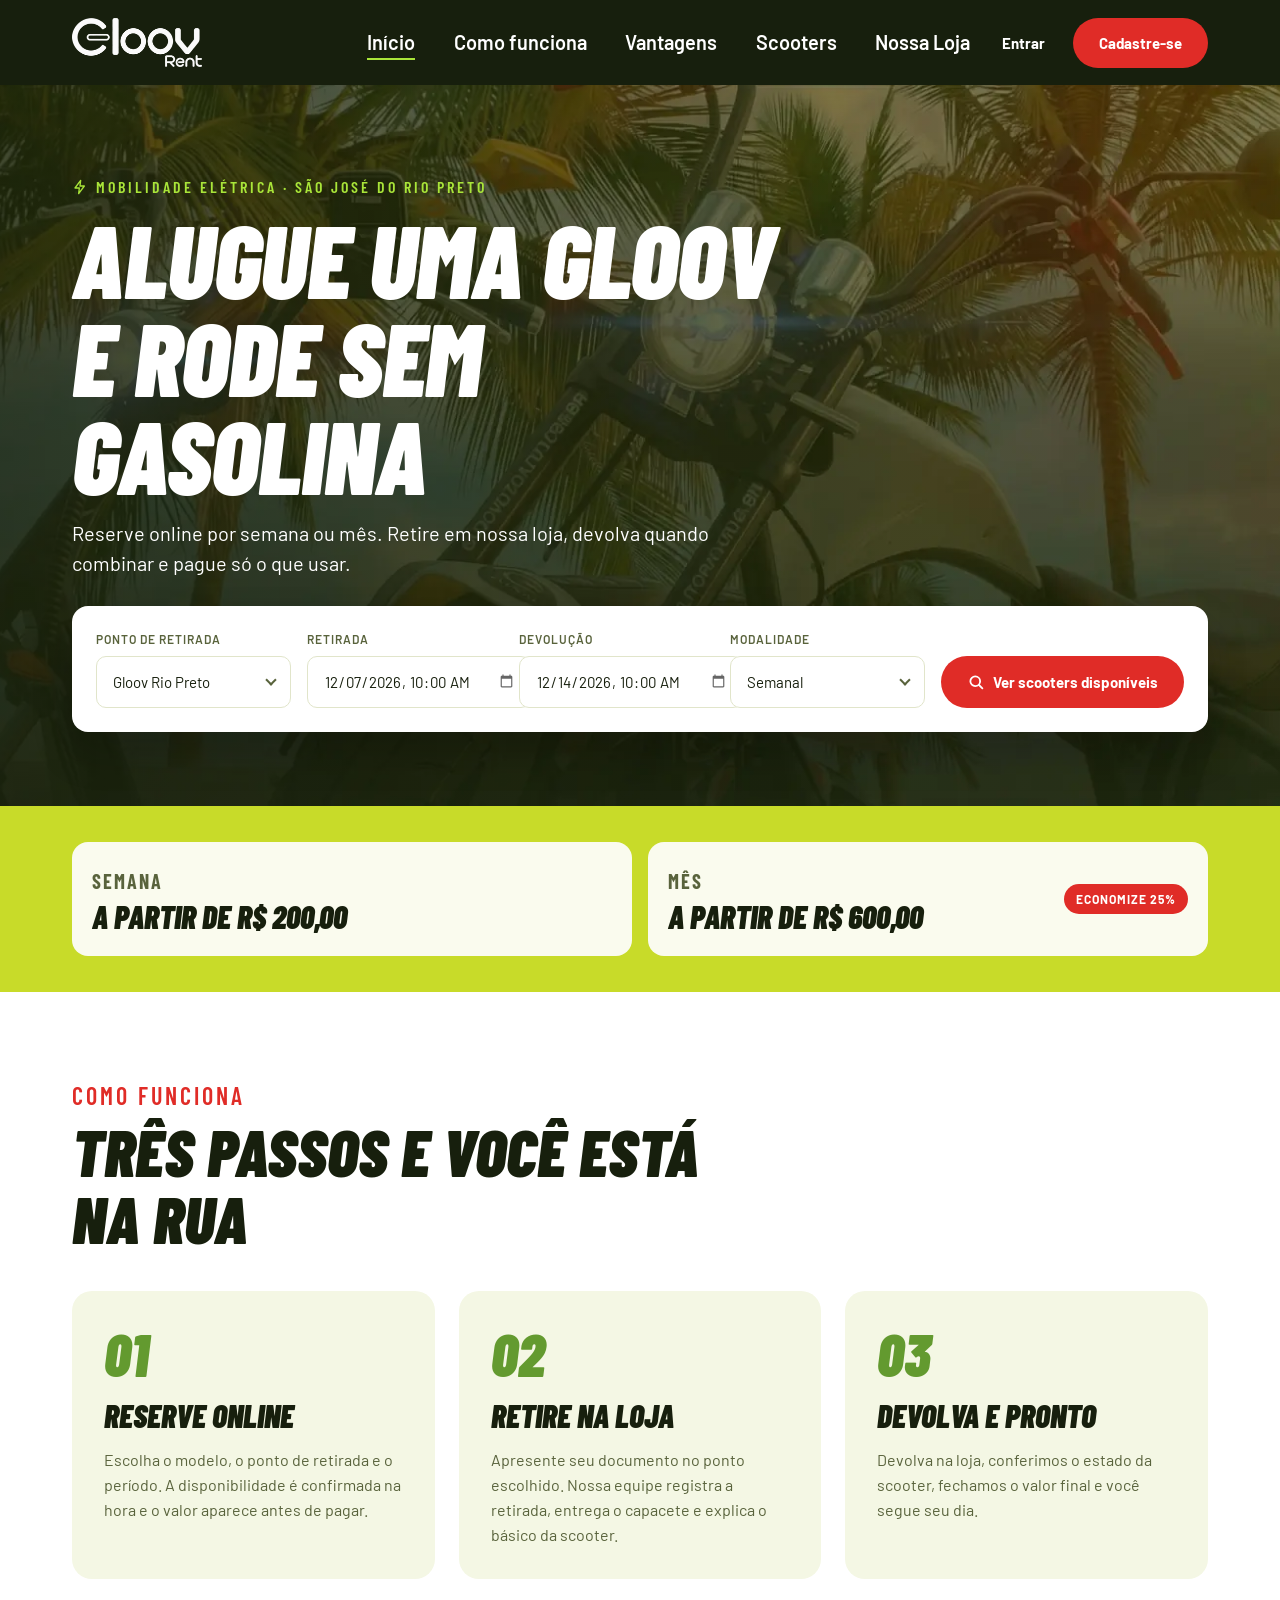
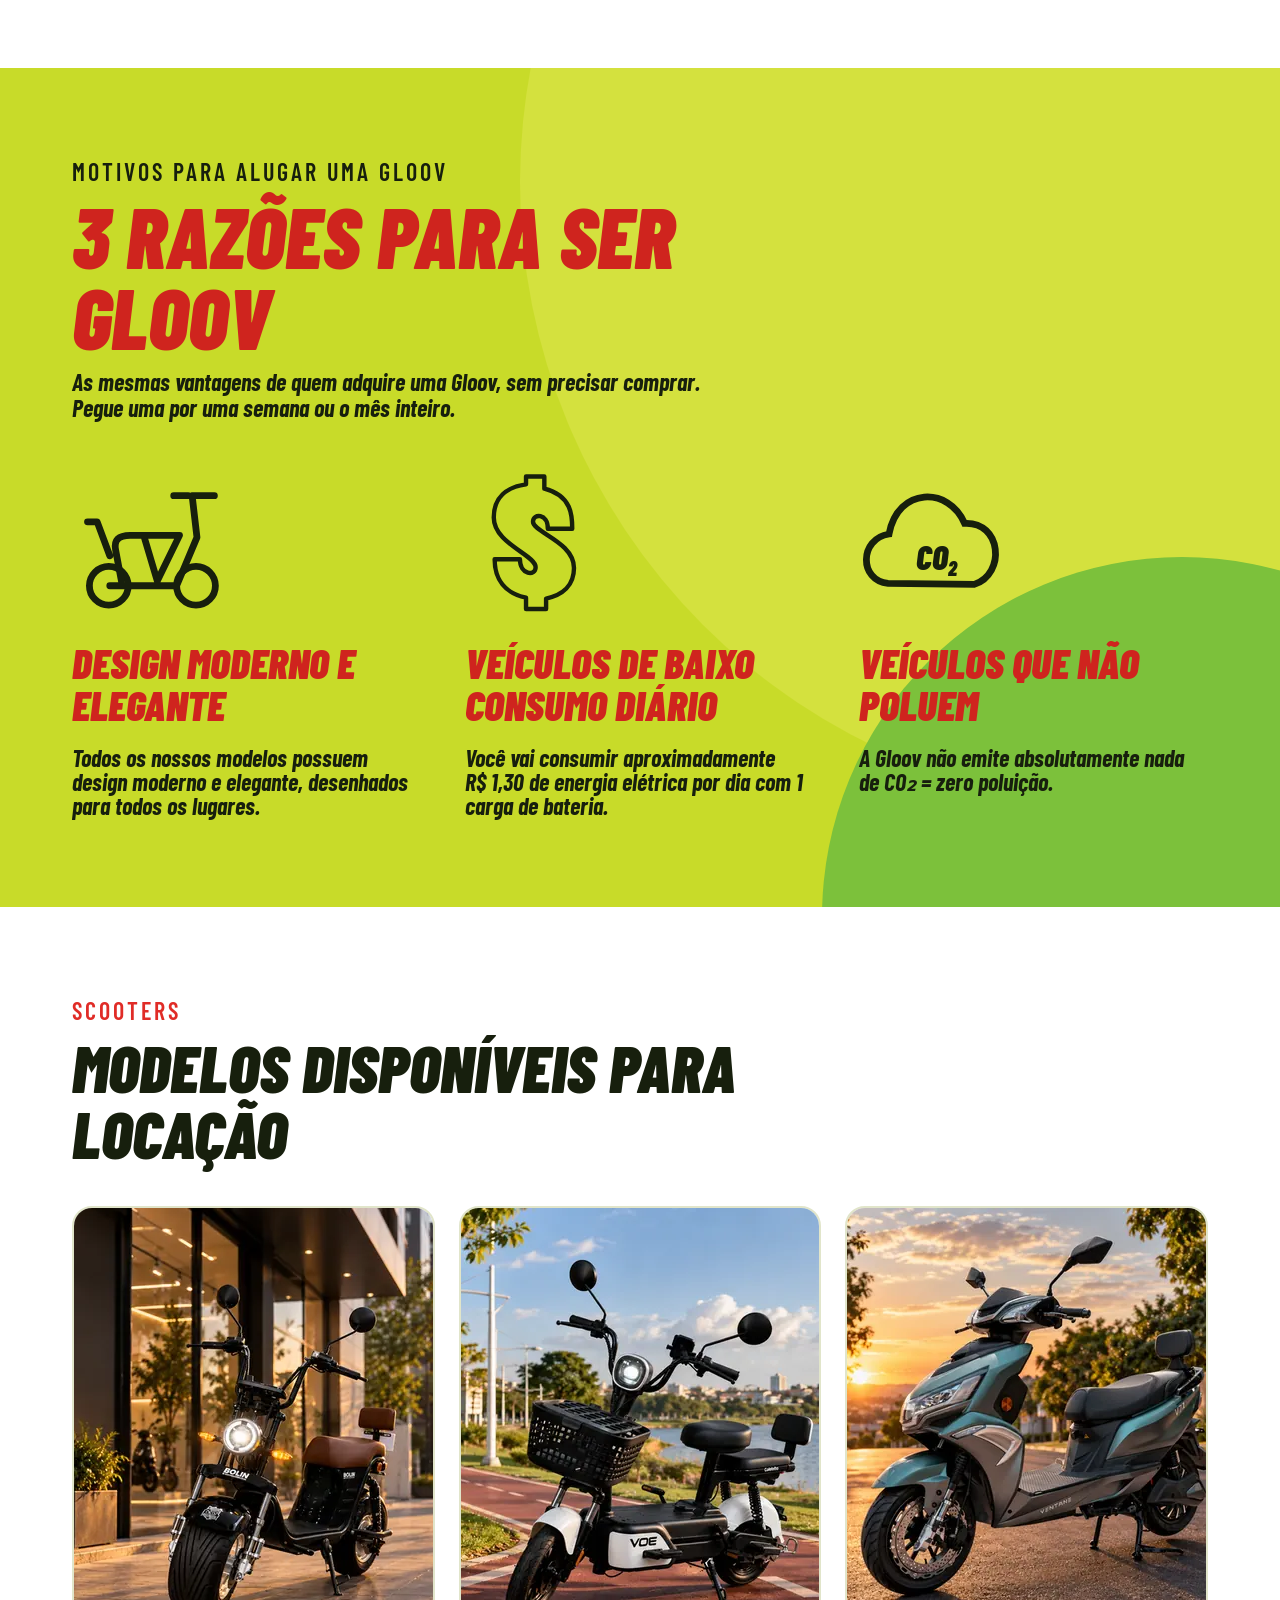
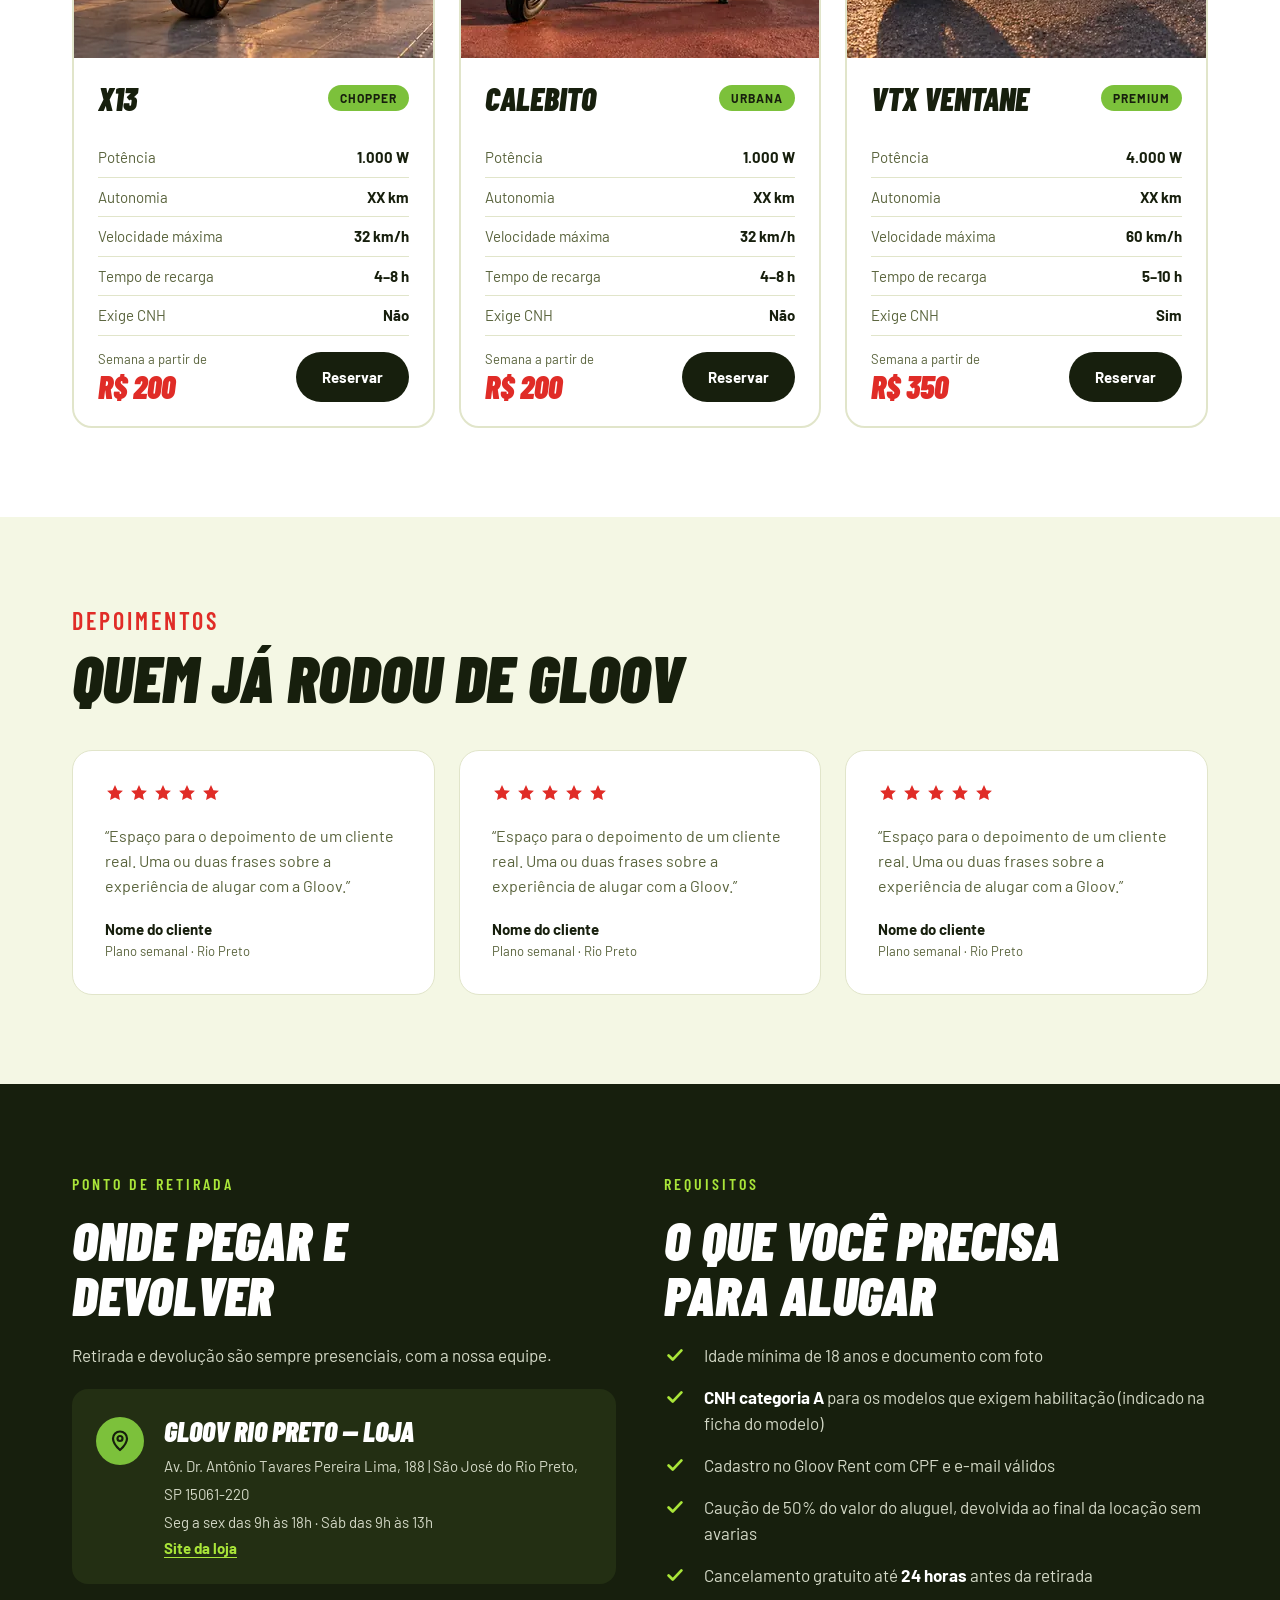
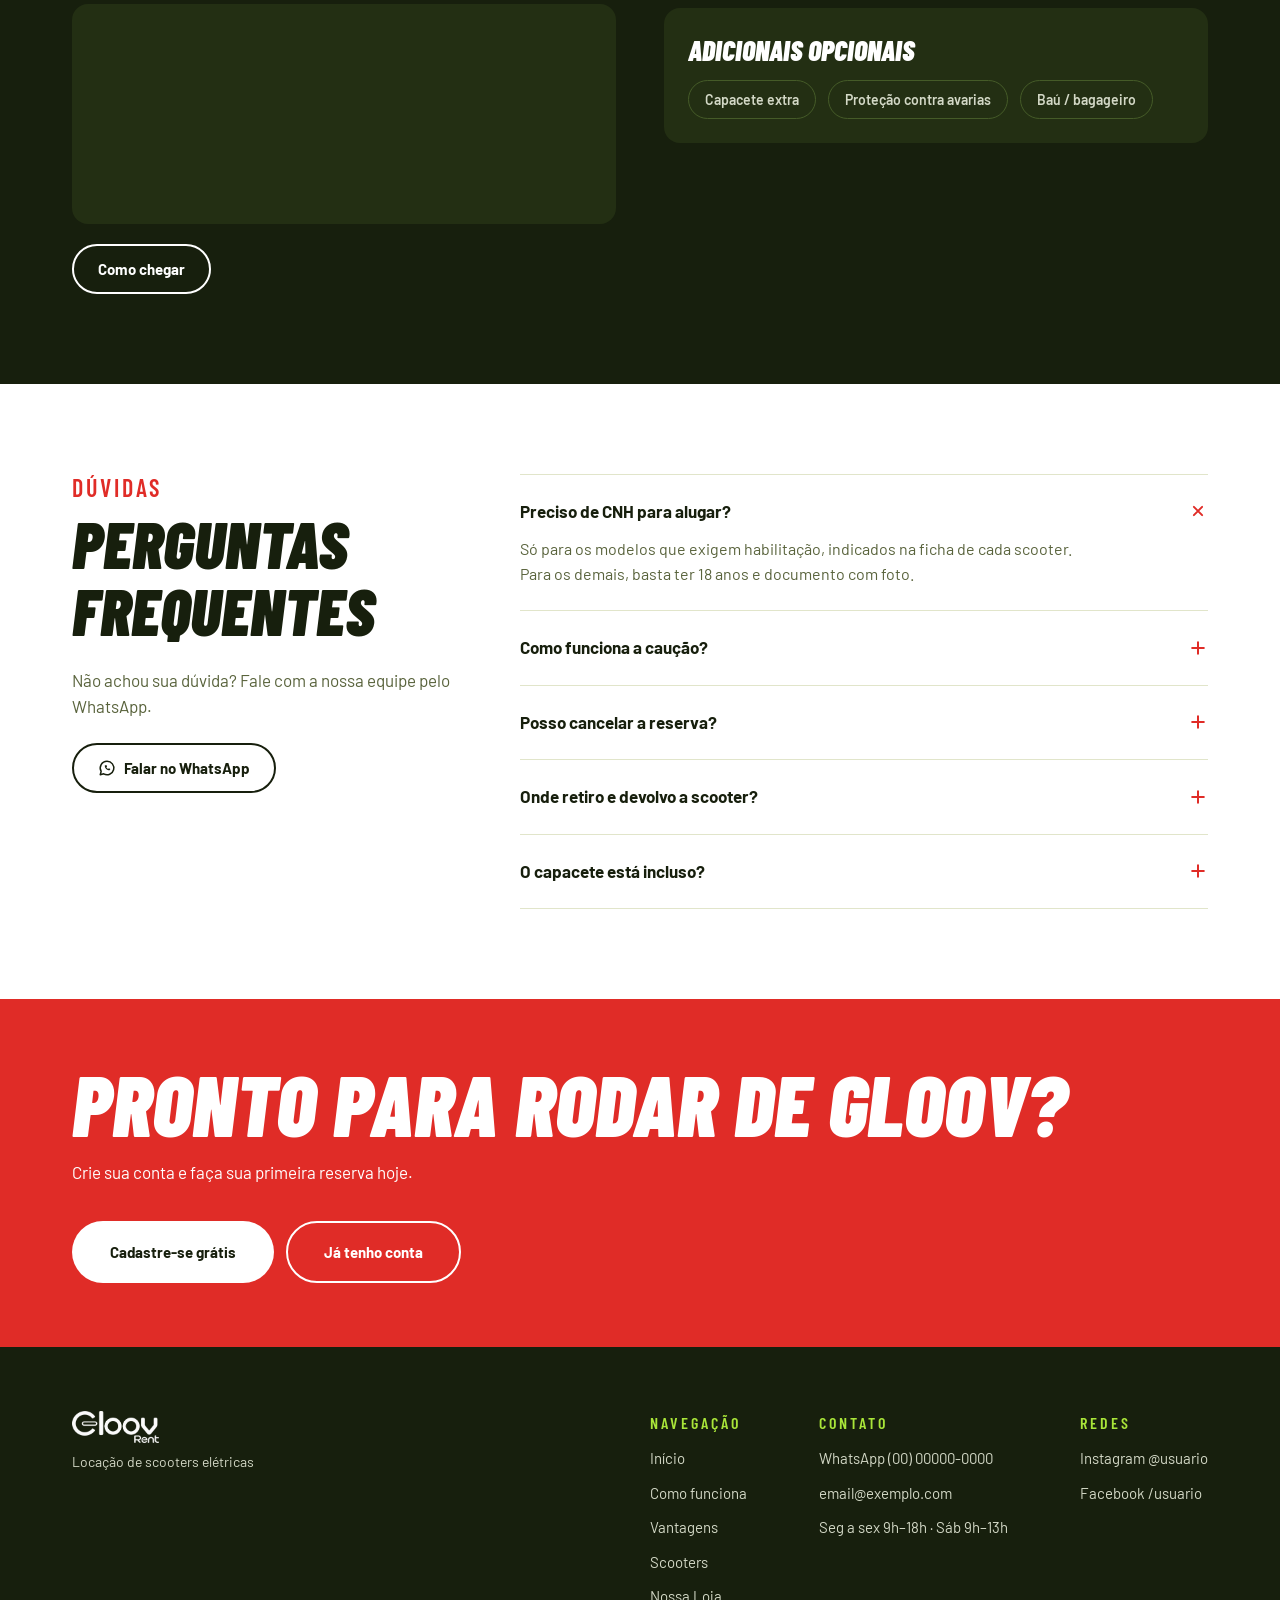
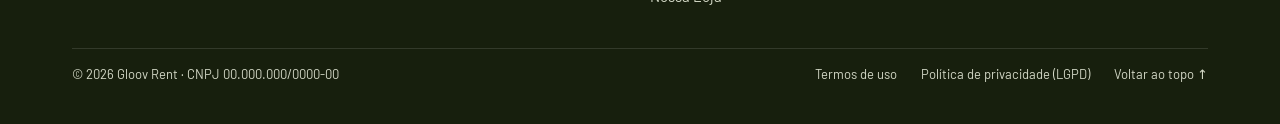
==== commit 9d37427b: "fix: ajutes solicitados pelo professor Jones" ====
--- a/index.html
+++ b/index.html
@@ -24,7 +24,7 @@
   <link rel="stylesheet" href="assets/css/styles.css">
   <script src="assets/js/main.js" defer></script>
 </head>
-<body>
+<body id="topo">
 
 <!-- Ícones (usados com <svg><use href="#i-nome"/></svg>) -->
 <svg class="sprite" aria-hidden="true" focusable="false">
@@ -42,7 +42,7 @@
 <a class="skip-link" href="#conteudo">Pular para o conteúdo</a>
 
 <!-- ========== CABEÇALHO ========== -->
-<header class="site-header" id="topo">
+<header class="site-header">
   <div class="container header-inner">
     <a class="logo" href="#inicio" aria-label="Gloov Rent — início">
       <img src="assets/img/logo-gloov.png" width="130" height="48" alt="Gloov Rent">
@@ -62,9 +62,7 @@
         <li><a href="#nossa-loja">Nossa Loja</a></li>
       </ul>
       <div class="nav-actions">
-        <!-- TODO: tela de login -->
         <a class="nav-login" href="login.html">Entrar</a>
-        <!-- TODO: tela de cadastro -->
         <a class="btn btn--vermelho" href="cadastro.html">Cadastre-se</a>
       </div>
     </nav>
@@ -87,7 +85,10 @@
 
       <form class="booking" id="reserva" action="#scooters" novalidate aria-label="Reservar uma scooter">
         <input type="hidden" name="modelo" id="campo-modelo">
-        <p class="booking-model" id="modelo-escolhido" hidden aria-live="polite"></p>
+        <div class="booking-model" id="modelo-escolhido" hidden>
+          <span id="modelo-texto" aria-live="polite"></span>
+          <button type="button" class="booking-model-trocar" id="trocar-modelo">Trocar modelo</button>
+        </div>
 
         <div class="field">
           <label for="ponto">Ponto de retirada</label>
@@ -123,7 +124,7 @@
         </div>
 
         <button class="btn btn--vermelho booking-submit" type="submit">
-          <svg aria-hidden="true"><use href="#i-search"/></svg>Ver scooters disponíveis
+          <svg aria-hidden="true"><use href="#i-search"/></svg><span class="booking-submit-texto">Ver scooters disponíveis</span>
         </button>
 
         <p class="booking-error" id="erro-datas" role="alert" hidden></p>
@@ -211,8 +212,6 @@
           <p class="eyebrow">Scooters</p>
           <h2 class="h2" id="scooters-titulo">Modelos disponíveis para <br>locação</h2>
         </div>
-        <!-- TODO: página com todos os modelos -->
-        <a class="btn btn--contorno-escuro" href="modelos.html">Ver todos os modelos</a>
       </header>
 
       <div class="scooter-grid">
@@ -327,8 +326,7 @@
               Av. Dr. Antônio Tavares Pereira Lima, 188 | São José do Rio Preto, SP 15061-220<br>
               Seg a sex das 9h às 18h · Sáb das 9h às 13h
             </address>
-            <!-- TODO: link do site da loja -->
-            <a class="link-neon" href="#">Site da loja</a>
+            <a class="link-neon" href="https://www.gloovriopreto.com.br/" target="_blank" rel="noopener noreferrer">Site da loja</a>
           </div>
         </div>
 
@@ -468,4 +466,4 @@
 </footer>
 
 </body>
-</html>
+</html>
--- a/assets/css/styles.css
+++ b/assets/css/styles.css
@@ -281,7 +281,14 @@
   justify-self: start;
   padding: 6px 12px; border-radius: 999px;
   background: var(--creme); font-size: .875rem; font-weight: 600;
-}
+  display: inline-flex; align-items: center; gap: 10px; flex-wrap: wrap;
+}
+.booking-model[hidden] { display: none; }
+.booking-model-trocar {
+  padding: 0; border: 0; background: none; cursor: pointer;
+  font: inherit; color: var(--vermelho); text-decoration: underline; text-underline-offset: 2px;
+}
+.booking-model-trocar:hover { color: var(--vermelho-hover); }
 .booking-error { grid-column: 1 / -1; color: var(--vermelho); font-weight: 600; font-size: .875rem; }
 
 @media (max-width: 1080px) {
@@ -508,6 +515,98 @@
 .footer-bottom ul { display: flex; gap: 24px; flex-wrap: wrap; }
 @media (max-width: 767px) { .footer-cols { gap: 40px; } }
 
+/* ---------- Login (login.html) ---------- */
+.auth-page { display: flex; flex-direction: column; min-height: 100vh; min-height: 100dvh; background: var(--creme); }
+.auth-back { display: inline-flex; align-items: center; gap: 8px; }
+.auth-back svg { width: 18px; height: 18px; }
+
+.auth { flex: 1; display: grid; grid-template-columns: minmax(0, 1fr) minmax(0, 1fr); }
+
+.auth-aside {
+  position: relative; isolation: isolate; overflow: hidden;
+  display: flex; align-items: flex-end;
+  padding: 64px clamp(32px, 5vw, 72px);
+  background: var(--verde-escuro); color: var(--branco);
+}
+.auth-bg, .auth-bg img { position: absolute; inset: 0; z-index: -1; width: 100%; height: 100%; object-fit: cover; }
+.auth-bg::after {
+  content: ""; position: absolute; inset: 0;
+  background: linear-gradient(0deg, rgba(23, 31, 13, .92) 0%, rgba(23, 31, 13, .55) 55%, rgba(23, 31, 13, .2) 100%);
+}
+.auth-aside-content { display: grid; gap: 20px; max-width: 520px; }
+.auth-aside .checklist { margin-top: 8px; }
+
+.auth-main { display: grid; place-items: center; padding: 56px var(--gutter); }
+.auth-card {
+  width: 100%; max-width: 460px;
+  padding: clamp(28px, 4vw, 44px);
+  border: 1px solid var(--borda-clara);
+  border-radius: var(--radius-lg);
+  background: var(--branco);
+  box-shadow: 0 20px 40px rgba(23, 31, 13, .08);
+}
+.auth-head { display: grid; gap: 8px; margin-bottom: 28px; }
+.auth-sub { color: var(--texto-secundario); }
+
+.auth-form { display: grid; gap: 20px; }
+.field-row { display: flex; align-items: baseline; justify-content: space-between; gap: 12px; }
+.field-error { color: var(--vermelho); font-weight: 600; font-size: .875rem; }
+.auth-link { font-weight: 700; font-size: .875rem; color: var(--vermelho); text-decoration: underline; text-underline-offset: 3px; }
+.auth-link:hover { color: var(--vermelho-hover); }
+.auth-card :focus-visible { outline-color: var(--vermelho); }
+
+.control--senha input { padding-right: 52px; }
+.toggle-senha {
+  position: absolute; right: 4px; top: 50%; transform: translateY(-50%);
+  display: grid; place-items: center;
+  width: 44px; height: 44px; padding: 0;
+  border: 0; border-radius: var(--radius-sm);
+  background: transparent; color: var(--texto-secundario); cursor: pointer;
+}
+.toggle-senha:hover { color: var(--verde-escuro); }
+.toggle-senha svg { width: 22px; height: 22px; }
+
+.checkbox { display: inline-flex; align-items: center; gap: 10px; justify-self: start; font-size: .9375rem; cursor: pointer; }
+.checkbox input { position: absolute; opacity: 0; width: 1px; height: 1px; }
+.checkbox-box {
+  display: grid; place-items: center; flex: none;
+  width: 22px; height: 22px;
+  border: 1.5px solid var(--borda-clara); border-radius: 6px;
+  background: var(--branco); color: transparent;
+  transition: background-color .15s ease-out, border-color .15s ease-out;
+}
+.checkbox-box svg { width: 14px; height: 14px; }
+.checkbox:hover .checkbox-box { border-color: #C9CFAE; }
+.checkbox input:checked + .checkbox-box { background: var(--verde-escuro); border-color: var(--verde-escuro); color: var(--verde-neon); }
+.checkbox input:focus-visible + .checkbox-box { outline: 2px solid var(--vermelho); outline-offset: 2px; }
+
+.auth-submit { width: 100%; margin-top: 4px; }
+.auth-status { padding: 12px 16px; border-radius: var(--radius-sm); background: var(--creme); font-size: .9375rem; }
+.auth-alt { margin-top: 24px; padding-top: 20px; border-top: 1px solid var(--borda-clara); text-align: center; font-size: .9375rem; color: var(--texto-secundario); }
+.auth-alt .auth-link { font-size: inherit; }
+
+.auth-footer { background: var(--verde-escuro); color: var(--texto-sobre-escuro); font-size: .8125rem; }
+.auth-footer .container { display: flex; justify-content: space-between; align-items: center; gap: 16px; flex-wrap: wrap; padding-block: 20px; }
+.auth-footer ul { display: flex; gap: 24px; flex-wrap: wrap; }
+.auth-footer a:hover { color: var(--branco); text-decoration: underline; text-underline-offset: 3px; }
+
+/* ---------- Cadastro (cadastro.html) ---------- */
+.auth-card--largo { max-width: 560px; }
+.field-grid { display: grid; grid-template-columns: repeat(2, minmax(0, 1fr)); gap: 20px 16px; align-items: start; }
+.field-hint { color: var(--texto-secundario); font-size: .8125rem; }
+.checkbox--texto { align-items: flex-start; line-height: 1.45; }
+.checkbox--texto .checkbox-box { margin-top: 1px; }
+.checkbox--texto .auth-link { font-size: inherit; }
+.field .checkbox { font-weight: 400; font-size: .9375rem; letter-spacing: 0; text-transform: none; color: inherit; }
+.checkbox input[aria-invalid="true"] + .checkbox-box { border-color: var(--vermelho); }
+@media (max-width: 520px) { .field-grid { grid-template-columns: 1fr; } }
+
+@media (max-width: 900px) {
+  .auth { grid-template-columns: 1fr; }
+  .auth-aside { display: none; }
+  .auth-main { padding-block: 40px; }
+}
+
 /* ---------- Movimento reduzido ---------- */
 @media (prefers-reduced-motion: reduce) {
   html { scroll-behavior: auto; }
